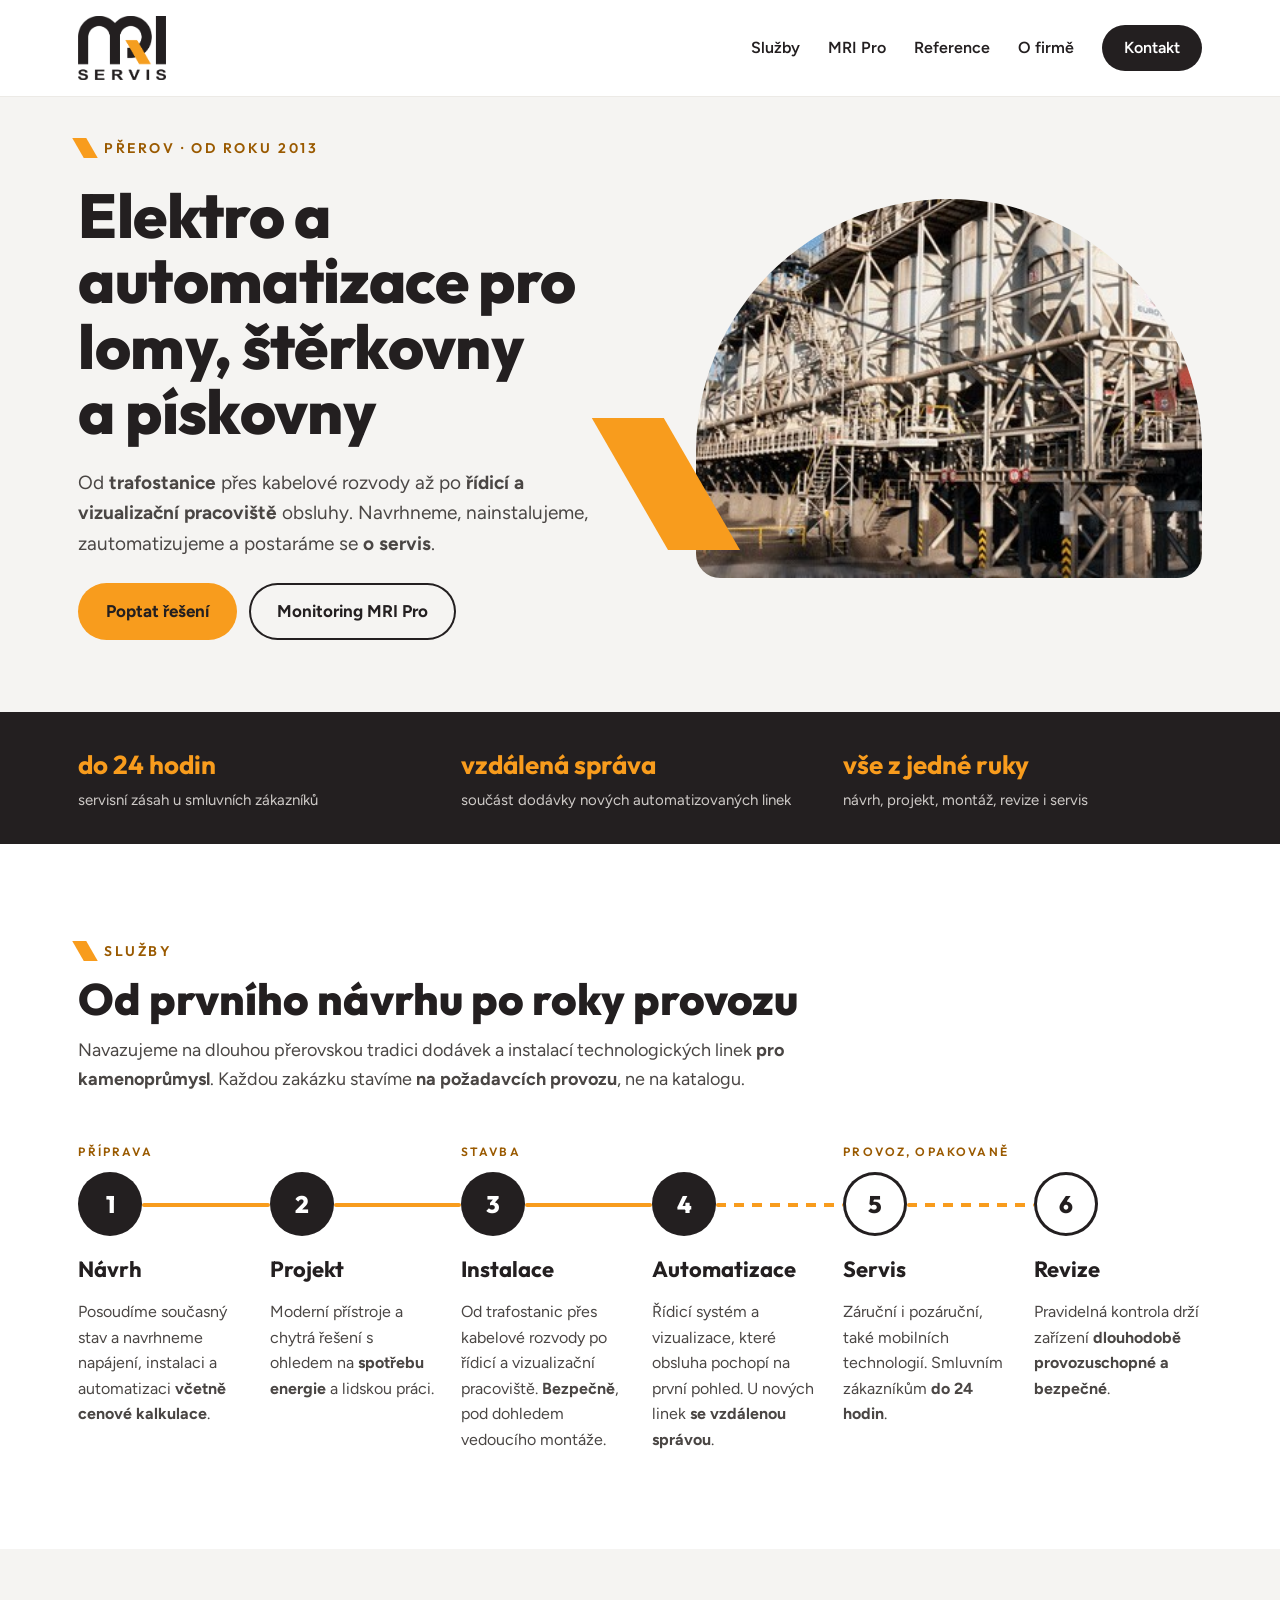
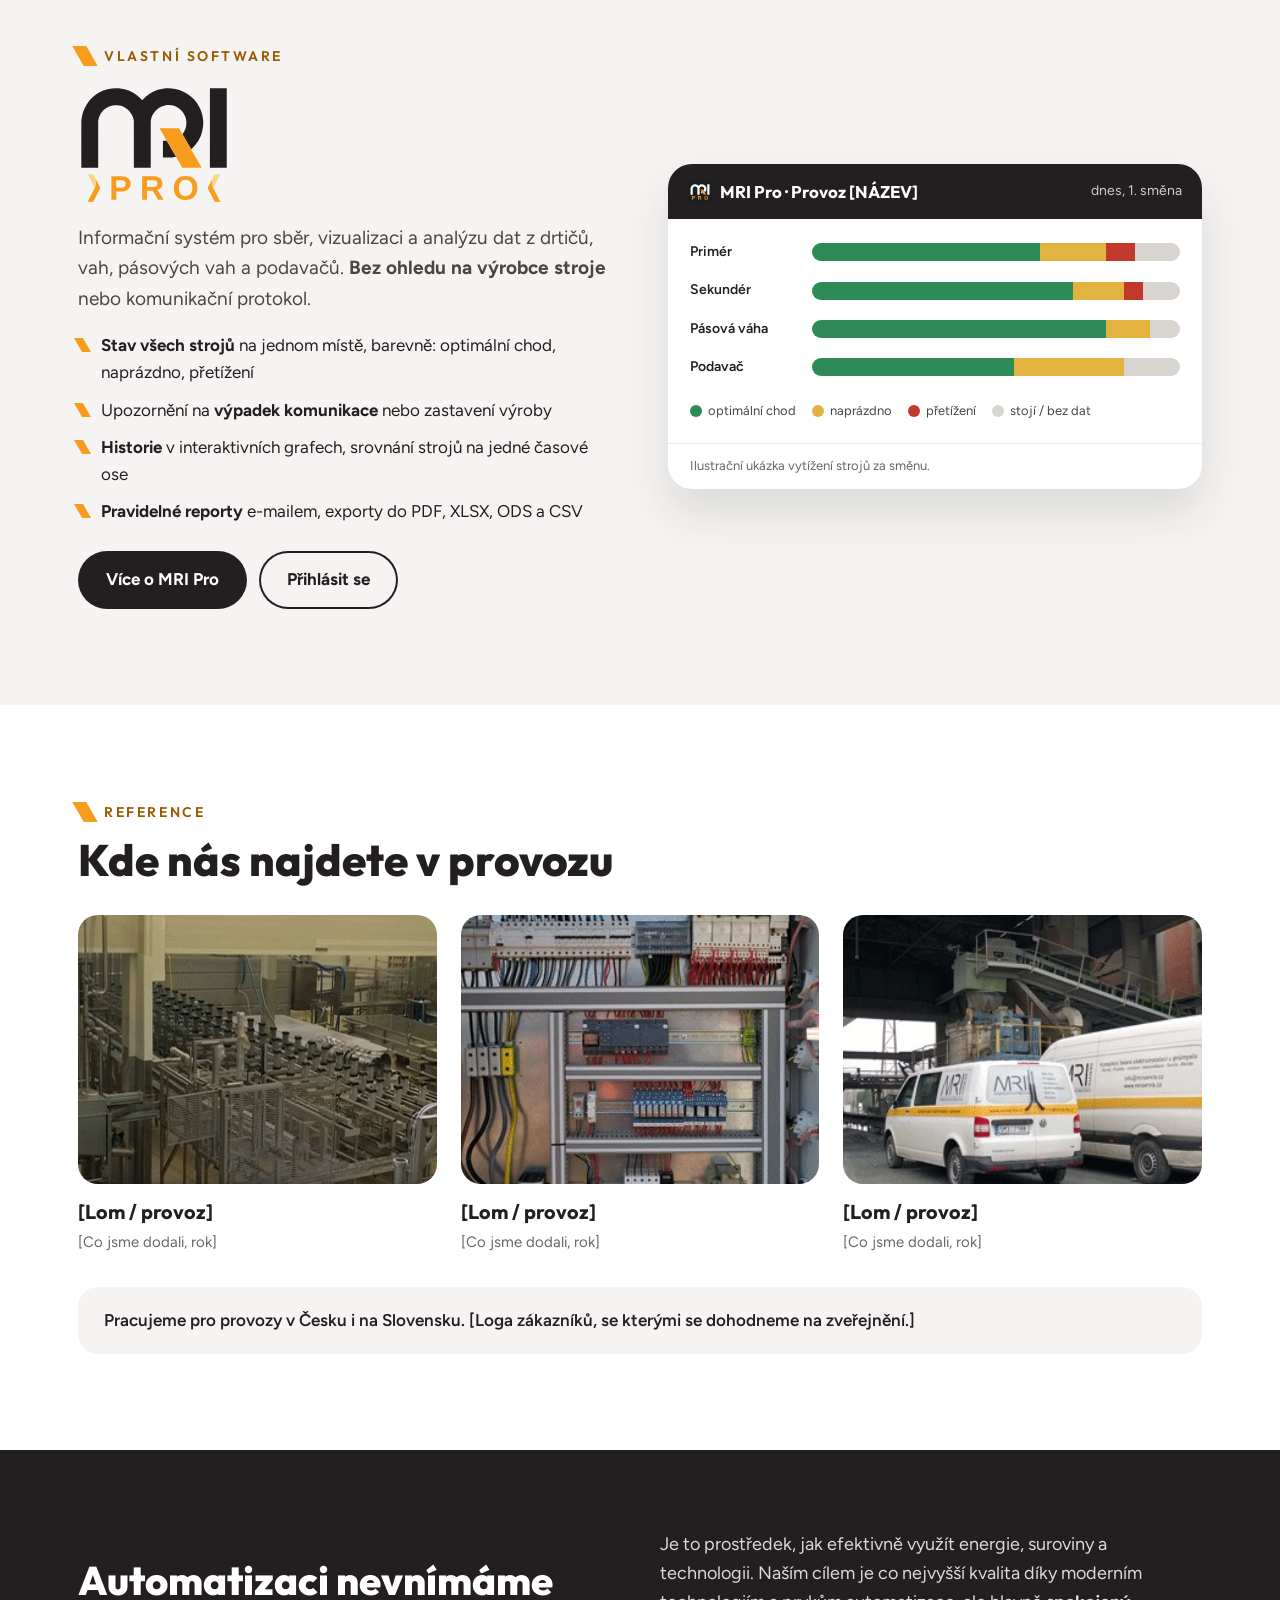
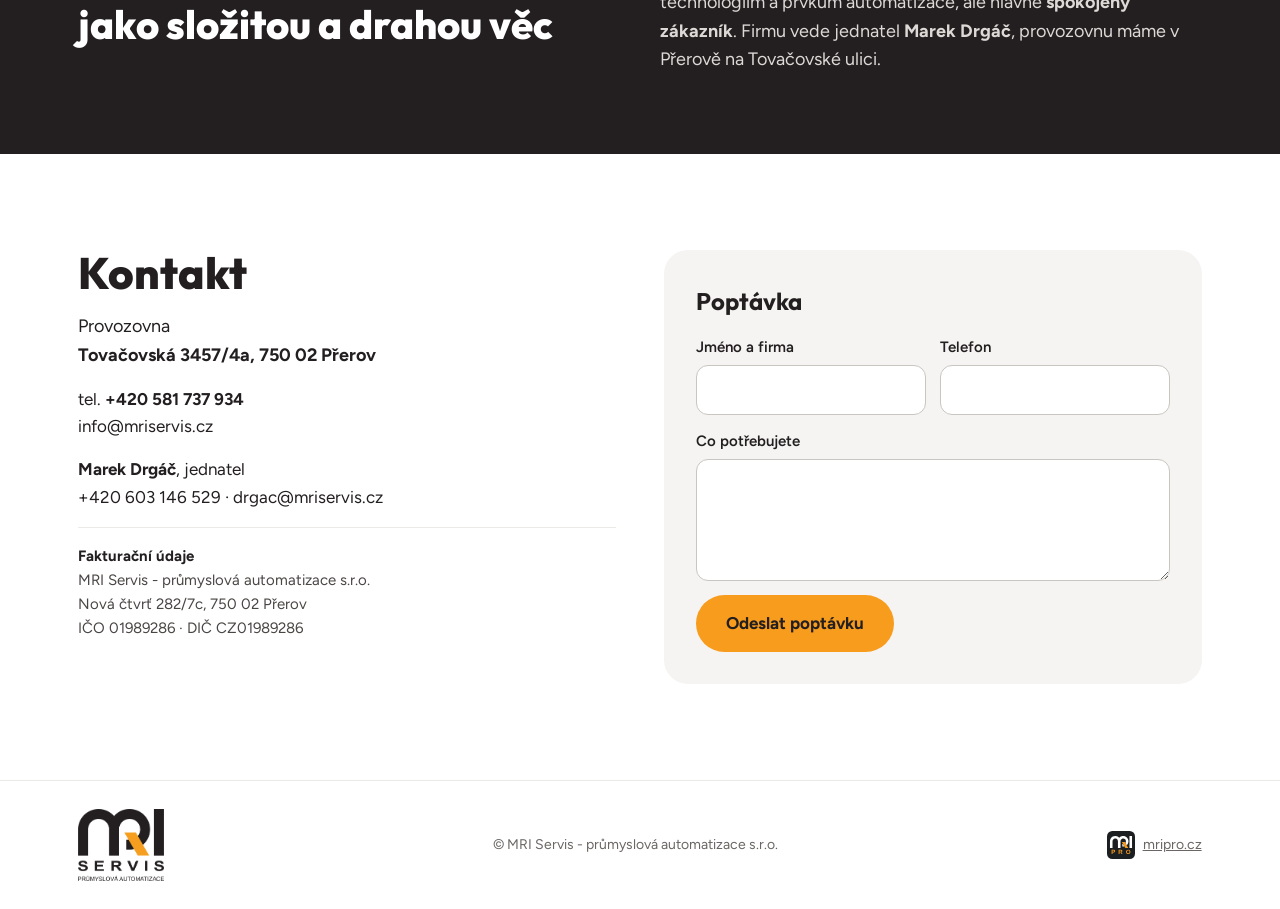
==== index.html @ d1109708 "Fakturační údaje přesunuté z patičky do sekce Kontakt Co-Authored-By: Claude Opus 5.5 <noreply@anthr" ====
<!doctype html>
<html lang="cs">
<head>
<meta charset="utf-8">
<meta name="viewport" content="width=device-width, initial-scale=1">
<title>MRI Servis | elektro a automatizace pro lomy, štěrkovny a pískovny</title>
<meta name="description" content="Návrhy, projekty, instalace, automatizace, servis a revize technologických linek pro kamenoprůmysl. Přerov. Monitoring provozu MRI Pro.">
<meta name="robots" content="noindex, nofollow">
<link rel="icon" type="image/png" href="assets/favicon.png">
<link rel="preconnect" href="https://fonts.googleapis.com">
<link rel="preconnect" href="https://fonts.gstatic.com" crossorigin>
<link rel="stylesheet" href="https://fonts.googleapis.com/css2?family=Outfit:wght@500;600;700;800&amp;family=Figtree:wght@400;500;600;700&amp;display=swap">
<style>
body{margin:0;background:#FFFFFF}
a{color:#231F20}a:hover{color:#9A5A00}
.tl{list-style:none;margin:0;padding:0;display:grid;grid-template-columns:repeat(6,minmax(0,1fr));gap:0 24px}
.tl li{position:relative;display:flex;flex-direction:column;gap:12px;min-width:0}
.tl .ph{font-family:Outfit,sans-serif;font-weight:600;font-size:12px;letter-spacing:0.18em;text-transform:uppercase;color:#9A5A00;height:18px;white-space:nowrap}
.tl .dot{position:relative;z-index:1;width:64px;height:64px;border-radius:50%;display:flex;align-items:center;justify-content:center;font-family:Outfit,sans-serif;font-weight:800;font-size:24px;background:#231F20;color:#FFFFFF;flex:none}
.tl .dot.o{background:#FFFFFF;color:#231F20;box-shadow:inset 0 0 0 3px #231F20}
.tl li::before{content:"";position:absolute;top:61px;left:64px;right:-24px;height:4px;border-radius:2px;background:#F89C1D}
.tl li.dash::before{background:repeating-linear-gradient(90deg,#F89C1D 0 10px,transparent 10px 18px)}
.tl li:last-child::before{display:none}
.tl h3{margin:4px 0 0;font-family:Outfit,sans-serif;font-weight:700;font-size:22px}
.tl p{margin:0;color:#4A4644;font-size:16px}
@media (max-width:960px){
.tl{grid-template-columns:minmax(0,1fr);gap:32px}
.tl li{padding-left:88px;min-height:64px;gap:6px}
.tl .dot{position:absolute;left:0;top:0}
.tl .ph{height:auto}
.tl li::before{top:68px;left:30px;right:auto;bottom:-28px;width:4px;height:auto}
.tl li.dash::before{background:repeating-linear-gradient(180deg,#F89C1D 0 10px,transparent 10px 18px)}
}
</style>
<style>html{scroll-behavior:smooth}*{box-sizing:border-box}img{max-width:100%}</style>
<style>
header{position:sticky;top:0;z-index:20}
[id]{scroll-margin-top:96px}
.menu-btn{display:none;align-items:center;justify-content:center;width:48px;height:48px;border:0;border-radius:999px;background:transparent;color:#231F20;cursor:pointer}
.menu-btn:focus-visible,header nav a:focus-visible{outline:3px solid #F89C1D;outline-offset:2px}
.menu-btn path{transition:transform .2s,opacity .2s;transform-box:view-box;transform-origin:12px 12px}
.menu-btn[aria-expanded="true"] .l1{transform:translateY(5px) rotate(45deg)}
.menu-btn[aria-expanded="true"] .l2{opacity:0}
.menu-btn[aria-expanded="true"] .l3{transform:translateY(-5px) rotate(-45deg)}
@media (max-width:760px){
.menu-btn{display:inline-flex}
header nav{display:none!important;width:100%;flex-direction:column;align-items:stretch!important;gap:0!important;padding:4px 0 12px}
header nav.open{display:flex!important}
header nav a{padding:14px 4px!important;border-top:1px solid #ECEAE6;font-size:17px}
header nav a:last-child{margin-top:12px;border-top:0;text-align:center;padding:14px 22px!important}
header > div{padding-top:10px!important;padding-bottom:10px!important}
header > div > a img{height:48px!important}
section > div{padding-top:28px!important;padding-bottom:40px!important;gap:28px!important}
[id]{scroll-margin-top:68px}
h1{font-size:34px!important}
h2{font-size:30px!important}
h2 img{height:96px!important}
.tl h3{font-size:20px}
}
@media (prefers-reduced-motion:reduce){.menu-btn path{transition:none}}
</style>
</head>
<body>
<div style="font-family: Figtree, 'Segoe UI', Arial, sans-serif; color: #231F20; background: #FFFFFF; font-size: 17px; line-height: 1.6">
<header style="background: #FFFFFF; border-bottom: 1px solid #ECEAE6">
<div style="max-width: 1200px; margin: 0 auto; padding: 16px max(16px, 3vw); display: flex; flex-wrap: wrap; align-items: center; justify-content: space-between; gap: 16px">
<a href="#top" style="display: flex; align-items: center; text-decoration: none"><img src="assets/mriservis-logo.png" alt="MRI Servis, průmyslová automatizace" style="display: block; height: 64px; width: auto"></a>
<button type="button" class="menu-btn" aria-controls="menu-hlavni" aria-expanded="false" aria-label="Otevřít menu"><svg viewBox="0 0 24 24" width="26" height="26" aria-hidden="true" fill="none" stroke="currentColor" stroke-width="2.4" stroke-linecap="round"><path class="l1" d="M4 7h16"/><path class="l2" d="M4 12h16"/><path class="l3" d="M4 17h16"/></svg></button>
<nav id="menu-hlavni" aria-label="Hlavní menu" style="display: flex; flex-wrap: wrap; align-items: center; gap: 8px 28px; font-weight: 600; font-size: 16px">
<a href="#sluzby" style="text-decoration: none">Služby</a>
<a href="mri-pro.html" style="text-decoration: none">MRI Pro</a>
<a href="#reference" style="text-decoration: none">Reference</a>
<a href="#firma" style="text-decoration: none">O firmě</a>
<a href="#kontakt" style="text-decoration: none; background: #231F20; color: #FFFFFF; padding: 10px 22px; border-radius: 999px">Kontakt</a>
</nav>
</div>
</header>

<section id="top" style="background: #F5F4F2">
<div style="max-width: 1200px; margin: 0 auto; padding: 40px max(16px, 3vw) 72px; display: grid; grid-template-columns: repeat(auto-fit, minmax(min(100%, 440px), 1fr)); gap: 56px; align-items: center">
<div style="display: flex; flex-direction: column; gap: 24px; min-width: 0">
<p style="margin: 0; display: flex; align-items: center; gap: 12px; font-family: Outfit, sans-serif; font-weight: 600; font-size: 14px; letter-spacing: 0.18em; text-transform: uppercase; color: #9A5A00"><span aria-hidden="true" style="width: 14px; height: 20px; background: #F89C1D; transform: skewX(30deg)"></span>Přerov · od roku 2013</p>
<h1 style="margin: 0; font-family: Outfit, sans-serif; font-weight: 800; font-size: clamp(38px, 5vw, 62px); line-height: 1.05; letter-spacing: -0.01em; text-wrap: balance">Elektro a automatizace pro lomy, štěrkovny a pískovny</h1>
<p style="margin: 0; font-size: 19px; color: #4A4644; max-width: 34em">Od <strong style="font-weight: 700; color: inherit">trafostanice</strong> přes kabelové rozvody až po <strong style="font-weight: 700; color: inherit">řídicí a vizualizační pracoviště</strong> obsluhy. Navrhneme, nainstalujeme, zautomatizujeme a postaráme se <strong style="font-weight: 700; color: inherit">o servis</strong>.</p>
<div style="display: flex; flex-wrap: wrap; gap: 12px">
<a href="#kontakt" style="text-decoration: none; background: #F89C1D; color: #231F20; font-weight: 700; padding: 15px 28px; border-radius: 999px">Poptat řešení</a>
<a href="mri-pro.html" style="text-decoration: none; box-shadow: inset 0 0 0 2px #231F20; font-weight: 700; padding: 15px 28px; border-radius: 999px">Monitoring MRI Pro</a>
</div>
</div>
<div style="position: relative; min-width: 0; padding-left: 28px">
<img src="assets/foto-linka-sila.jpg" alt="Technologická linka na úpravu kameniva se sily" style="display: block; width: 100%; aspect-ratio: 4 / 3; object-fit: cover; border-radius: 50% 50% 24px 24px / 66.7% 66.7% 24px 24px">
<div aria-hidden="true" style="position: absolute; left: 0; bottom: 28px; width: 72px; height: 132px; background: #F89C1D; transform: skewX(30deg); transform-origin: bottom left"></div>
</div>
</div>
</section>

<section style="background: #231F20; color: #FFFFFF">
<div style="max-width: 1200px; margin: 0 auto; padding: 32px max(16px, 3vw); display: grid; grid-template-columns: repeat(auto-fit, minmax(220px, 1fr)); gap: 24px">
<div style="display: flex; flex-direction: column; gap: 2px"><strong style="font-family: Outfit, sans-serif; font-weight: 700; font-size: 26px; color: #F89C1D">do 24 hodin</strong><span style="font-size: 15px; color: #CFCBC8">servisní zásah u smluvních zákazníků</span></div>
<div style="display: flex; flex-direction: column; gap: 2px"><strong style="font-family: Outfit, sans-serif; font-weight: 700; font-size: 26px; color: #F89C1D">vzdálená správa</strong><span style="font-size: 15px; color: #CFCBC8">součást dodávky nových automatizovaných linek</span></div>
<div style="display: flex; flex-direction: column; gap: 2px"><strong style="font-family: Outfit, sans-serif; font-weight: 700; font-size: 26px; color: #F89C1D">vše z jedné ruky</strong><span style="font-size: 15px; color: #CFCBC8">návrh, projekt, montáž, revize i servis</span></div>
</div>
</section>

<section id="sluzby">
<div style="max-width: 1200px; margin: 0 auto; padding: 96px max(16px, 3vw); display: flex; flex-direction: column; gap: 48px">
<div style="display: flex; flex-direction: column; gap: 14px; max-width: 760px">
<p style="margin: 0; display: flex; align-items: center; gap: 12px; font-family: Outfit, sans-serif; font-weight: 600; font-size: 14px; letter-spacing: 0.18em; text-transform: uppercase; color: #9A5A00"><span aria-hidden="true" style="width: 14px; height: 20px; background: #F89C1D; transform: skewX(30deg)"></span>Služby</p>
<h2 style="margin: 0; font-family: Outfit, sans-serif; font-weight: 800; font-size: 44px; line-height: 1.05">Od prvního návrhu po roky provozu</h2>
<p style="margin: 0; font-size: 18px; color: #4A4644">Navazujeme na dlouhou přerovskou tradici dodávek a instalací technologických linek <strong style="font-weight: 700; color: inherit">pro kamenoprůmysl</strong>. Každou zakázku stavíme <strong style="font-weight: 700; color: inherit">na požadavcích provozu</strong>, ne na katalogu.</p>
</div>
<ol class="tl">
<li><span class="ph">Příprava</span><span class="dot">1</span><h3>Návrh</h3><p>Posoudíme současný stav a navrhneme napájení, instalaci a automatizaci <strong style="font-weight: 700; color: inherit">včetně cenové kalkulace</strong>.</p></li>
<li><span class="ph"></span><span class="dot">2</span><h3>Projekt</h3><p>Moderní přístroje a chytrá řešení s ohledem na <strong style="font-weight: 700; color: inherit">spotřebu energie</strong> a lidskou práci.</p></li>
<li><span class="ph">Stavba</span><span class="dot">3</span><h3>Instalace</h3><p>Od trafostanic přes kabelové rozvody po řídicí a vizualizační pracoviště. <strong style="font-weight: 700; color: inherit">Bezpečně</strong>, pod dohledem vedoucího montáže.</p></li>
<li class="dash"><span class="ph"></span><span class="dot">4</span><h3>Automatizace</h3><p>Řídicí systém a vizualizace, které obsluha pochopí na první pohled. U nových linek <strong style="font-weight: 700; color: inherit">se vzdálenou správou</strong>.</p></li>
<li class="dash"><span class="ph">Provoz, opakovaně</span><span class="dot o">5</span><h3>Servis</h3><p>Záruční i pozáruční, také mobilních technologií. Smluvním zákazníkům <strong style="font-weight: 700; color: inherit">do 24 hodin</strong>.</p></li>
<li><span class="ph"></span><span class="dot o">6</span><h3>Revize</h3><p>Pravidelná kontrola drží zařízení <strong style="font-weight: 700; color: inherit">dlouhodobě provozuschopné a bezpečné</strong>.</p></li>
</ol>
</div>
</section>

<section id="mripro" style="background: #F5F4F2">
<div style="max-width: 1200px; margin: 0 auto; padding: 96px max(16px, 3vw); display: grid; grid-template-columns: repeat(auto-fit, minmax(min(100%, 460px), 1fr)); gap: 56px; align-items: center">
<div style="display: flex; flex-direction: column; gap: 18px; min-width: 0">
<p style="margin: 0; display: flex; align-items: center; gap: 12px; font-family: Outfit, sans-serif; font-weight: 600; font-size: 14px; letter-spacing: 0.18em; text-transform: uppercase; color: #9A5A00"><span aria-hidden="true" style="width: 14px; height: 20px; background: #F89C1D; transform: skewX(30deg)"></span>Vlastní software</p>
<h2 style="margin: 0; line-height: 1"><img src="assets/mripro-logo.svg" alt="MRI Pro" style="display: block; height: 120px; width: auto"></h2>
<p style="margin: 0; font-size: 19px; color: #4A4644">Informační systém pro sběr, vizualizaci a analýzu dat z drtičů, vah, pásových vah a podavačů. <strong style="font-weight: 700; color: inherit">Bez ohledu na výrobce stroje</strong> nebo komunikační protokol.</p>
<ul style="margin: 0; padding: 0; list-style: none; display: flex; flex-direction: column; gap: 10px">
<li style="display: flex; gap: 14px"><span aria-hidden="true" style="flex: none; width: 9px; height: 14px; margin-top: 6px; background: #F89C1D; transform: skewX(30deg)"></span><span><strong style="font-weight: 700; color: inherit">Stav všech strojů</strong> na jednom místě, barevně: optimální chod, naprázdno, přetížení</span></li>
<li style="display: flex; gap: 14px"><span aria-hidden="true" style="flex: none; width: 9px; height: 14px; margin-top: 6px; background: #F89C1D; transform: skewX(30deg)"></span><span>Upozornění na <strong style="font-weight: 700; color: inherit">výpadek komunikace</strong> nebo zastavení výroby</span></li>
<li style="display: flex; gap: 14px"><span aria-hidden="true" style="flex: none; width: 9px; height: 14px; margin-top: 6px; background: #F89C1D; transform: skewX(30deg)"></span><span><strong style="font-weight: 700; color: inherit">Historie</strong> v interaktivních grafech, srovnání strojů na jedné časové ose</span></li>
<li style="display: flex; gap: 14px"><span aria-hidden="true" style="flex: none; width: 9px; height: 14px; margin-top: 6px; background: #F89C1D; transform: skewX(30deg)"></span><span><strong style="font-weight: 700; color: inherit">Pravidelné reporty</strong> e-mailem, exporty do PDF, XLSX, ODS a CSV</span></li>
</ul>
<div style="display: flex; flex-wrap: wrap; gap: 12px; padding-top: 8px">
<a href="mri-pro.html" style="text-decoration: none; background: #231F20; color: #FFFFFF; font-weight: 700; padding: 15px 28px; border-radius: 999px">Více o MRI Pro</a>
<a href="https://mripro.cz" style="text-decoration: none; box-shadow: inset 0 0 0 2px #231F20; font-weight: 700; padding: 15px 28px; border-radius: 999px">Přihlásit se</a>
</div>
</div>
<figure style="margin: 0; background: #FFFFFF; border-radius: 24px; overflow: hidden; box-shadow: 0 24px 48px rgba(35,31,32,0.12); min-width: 0">
<div style="display: flex; align-items: center; justify-content: space-between; gap: 12px; padding: 14px 20px; background: #231F20; color: #FFFFFF; font-size: 14px"><strong style="display: flex; align-items: center; gap: 8px; font-family: Outfit, sans-serif; font-weight: 700; font-size: 17px"><img src="assets/mripro-ikona.svg" alt="" style="width: 24px; height: 24px">MRI Pro · Provoz [NÁZEV]</strong><span style="color: #CFCBC8">dnes, 1. směna</span></div>
<div style="padding: 22px; display: flex; flex-direction: column; gap: 16px; font-size: 14px">
<div style="display: grid; grid-template-columns: 110px minmax(0, 1fr); gap: 12px; align-items: center"><span style="font-weight: 600">Primér</span><span style="display: flex; height: 18px; border-radius: 999px; overflow: hidden"><span style="width: 62%; background: #2E8B57"></span><span style="width: 18%; background: #E3B341"></span><span style="width: 8%; background: #C0392B"></span><span style="width: 12%; background: #D8D5D0"></span></span></div>
<div style="display: grid; grid-template-columns: 110px minmax(0, 1fr); gap: 12px; align-items: center"><span style="font-weight: 600">Sekundér</span><span style="display: flex; height: 18px; border-radius: 999px; overflow: hidden"><span style="width: 71%; background: #2E8B57"></span><span style="width: 14%; background: #E3B341"></span><span style="width: 5%; background: #C0392B"></span><span style="width: 10%; background: #D8D5D0"></span></span></div>
<div style="display: grid; grid-template-columns: 110px minmax(0, 1fr); gap: 12px; align-items: center"><span style="font-weight: 600">Pásová váha</span><span style="display: flex; height: 18px; border-radius: 999px; overflow: hidden"><span style="width: 80%; background: #2E8B57"></span><span style="width: 12%; background: #E3B341"></span><span style="width: 8%; background: #D8D5D0"></span></span></div>
<div style="display: grid; grid-template-columns: 110px minmax(0, 1fr); gap: 12px; align-items: center"><span style="font-weight: 600">Podavač</span><span style="display: flex; height: 18px; border-radius: 999px; overflow: hidden"><span style="width: 55%; background: #2E8B57"></span><span style="width: 30%; background: #E3B341"></span><span style="width: 15%; background: #D8D5D0"></span></span></div>
<div style="display: flex; flex-wrap: wrap; gap: 16px; padding-top: 6px; color: #4A4644; font-size: 13px"><span style="display: flex; align-items: center; gap: 6px"><span style="width: 12px; height: 12px; border-radius: 50%; background: #2E8B57"></span>optimální chod</span><span style="display: flex; align-items: center; gap: 6px"><span style="width: 12px; height: 12px; border-radius: 50%; background: #E3B341"></span>naprázdno</span><span style="display: flex; align-items: center; gap: 6px"><span style="width: 12px; height: 12px; border-radius: 50%; background: #C0392B"></span>přetížení</span><span style="display: flex; align-items: center; gap: 6px"><span style="width: 12px; height: 12px; border-radius: 50%; background: #D8D5D0"></span>stojí / bez dat</span></div>
</div>
<figcaption style="padding: 12px 22px; border-top: 1px solid #ECEAE6; font-size: 13px; color: #6B6663">Ilustrační ukázka vytížení strojů za směnu.</figcaption>
</figure>
</div>
</section>

<section id="reference">
<div style="max-width: 1200px; margin: 0 auto; padding: 96px max(16px, 3vw); display: flex; flex-direction: column; gap: 32px">
<div style="display: flex; flex-direction: column; gap: 14px">
<p style="margin: 0; display: flex; align-items: center; gap: 12px; font-family: Outfit, sans-serif; font-weight: 600; font-size: 14px; letter-spacing: 0.18em; text-transform: uppercase; color: #9A5A00"><span aria-hidden="true" style="width: 14px; height: 20px; background: #F89C1D; transform: skewX(30deg)"></span>Reference</p>
<h2 style="margin: 0; font-family: Outfit, sans-serif; font-weight: 800; font-size: 44px; line-height: 1.05">Kde nás najdete v provozu</h2>
</div>
<div style="display: grid; grid-template-columns: repeat(auto-fit, minmax(min(100%, 260px), 1fr)); gap: 24px">
<figure style="margin: 0; display: flex; flex-direction: column; gap: 12px"><img src="assets/foto-technologie.jpg" alt="Kabelové trasy a technologie uvnitř provozu" style="width: 100%; aspect-ratio: 4 / 3; object-fit: cover; border-radius: 20px"><figcaption><strong style="font-family: Outfit, sans-serif; font-weight: 700; font-size: 20px; display: block">[Lom / provoz]</strong><span style="color: #6B6663; font-size: 15px">[Co jsme dodali, rok]</span></figcaption></figure>
<figure style="margin: 0; display: flex; flex-direction: column; gap: 12px"><img src="assets/foto-rozvadec.jpg" alt="Rozvaděč s řídicím systémem" style="width: 100%; aspect-ratio: 4 / 3; object-fit: cover; border-radius: 20px"><figcaption><strong style="font-family: Outfit, sans-serif; font-weight: 700; font-size: 20px; display: block">[Lom / provoz]</strong><span style="color: #6B6663; font-size: 15px">[Co jsme dodali, rok]</span></figcaption></figure>
<figure style="margin: 0; display: flex; flex-direction: column; gap: 12px"><img src="assets/foto-servisni-vozy.jpg" alt="Servisní vozy MRI Servis v provozu" style="width: 100%; aspect-ratio: 4 / 3; object-fit: cover; border-radius: 20px"><figcaption><strong style="font-family: Outfit, sans-serif; font-weight: 700; font-size: 20px; display: block">[Lom / provoz]</strong><span style="color: #6B6663; font-size: 15px">[Co jsme dodali, rok]</span></figcaption></figure>
</div>
<p style="margin: 0; padding: 20px 26px; background: #F5F4F2; border-radius: 20px; font-weight: 600">Pracujeme pro provozy v Česku i na Slovensku. [Loga zákazníků, se kterými se dohodneme na zveřejnění.]</p>
</div>
</section>

<section id="firma" style="background: #231F20; color: #FFFFFF">
<div style="max-width: 1200px; margin: 0 auto; padding: 80px max(16px, 3vw); display: grid; grid-template-columns: repeat(auto-fit, minmax(min(100%, 420px), 1fr)); gap: 40px; align-items: center">
<h2 style="margin: 0; font-family: Outfit, sans-serif; font-weight: 800; font-size: 40px; line-height: 1.1">Automatizaci nevnímáme jako složitou a drahou věc</h2>
<p style="margin: 0; font-size: 18px; color: #DDD9D6">Je to prostředek, jak efektivně využít energie, suroviny a technologii. Naším cílem je co nejvyšší kvalita díky moderním technologiím a prvkům automatizace, ale hlavně <strong style="font-weight: 700; color: inherit">spokojený zákazník</strong>. Firmu vede jednatel <strong style="font-weight: 700; color: inherit">Marek Drgáč</strong>, provozovnu máme v Přerově na Tovačovské ulici.</p>
</div>
</section>

<section id="kontakt">
<div style="max-width: 1200px; margin: 0 auto; padding: 96px max(16px, 3vw); display: grid; grid-template-columns: repeat(auto-fit, minmax(min(100%, 420px), 1fr)); gap: 48px">
<div style="display: flex; flex-direction: column; gap: 16px">
<h2 style="margin: 0; font-family: Outfit, sans-serif; font-weight: 800; font-size: 44px; line-height: 1.05">Kontakt</h2>
<p style="margin: 0; font-size: 18px">Provozovna<br><strong>Tovačovská 3457/4a, 750 02 Přerov</strong></p>
<p style="margin: 0">tel. <strong>+420 581 737 934</strong><br>info@mriservis.cz</p>
<p style="margin: 0"><strong>Marek Drgáč</strong>, jednatel<br>+420 603 146 529 · drgac@mriservis.cz</p>
<p style="margin: 0; padding-top: 16px; border-top: 1px solid #ECEAE6; font-size: 15px; color: #4A4644"><strong style="color: #231F20">Fakturační údaje</strong><br>MRI Servis - průmyslová automatizace s.r.o.<br>Nová čtvrť 282/7c, 750 02 Přerov<br>IČO 01989286 · DIČ CZ01989286</p>
</div>
<form style="display: flex; flex-direction: column; gap: 14px; background: #F5F4F2; padding: 32px; border-radius: 24px; min-width: 0">
<strong style="font-family: Outfit, sans-serif; font-weight: 700; font-size: 24px">Poptávka</strong>
<div style="display: grid; grid-template-columns: repeat(auto-fit, minmax(200px, 1fr)); gap: 14px">
<label for="a-jmeno" style="display: flex; flex-direction: column; gap: 6px; font-weight: 600; font-size: 15px">Jméno a firma<input id="a-jmeno" type="text" style="font: inherit; font-weight: 400; padding: 12px 14px; border: 1px solid #C9C5C0; border-radius: 12px; background: #FFFFFF"></label>
<label for="a-telefon" style="display: flex; flex-direction: column; gap: 6px; font-weight: 600; font-size: 15px">Telefon<input id="a-telefon" type="tel" style="font: inherit; font-weight: 400; padding: 12px 14px; border: 1px solid #C9C5C0; border-radius: 12px; background: #FFFFFF"></label>
</div>
<label for="a-zprava" style="display: flex; flex-direction: column; gap: 6px; font-weight: 600; font-size: 15px">Co potřebujete<textarea id="a-zprava" rows="4" style="font: inherit; font-weight: 400; padding: 12px 14px; border: 1px solid #C9C5C0; border-radius: 12px; background: #FFFFFF"></textarea></label>
<button type="button" style="align-self: flex-start; font: inherit; font-weight: 700; background: #F89C1D; color: #231F20; border: 0; padding: 15px 30px; border-radius: 999px; cursor: pointer">Odeslat poptávku</button>
</form>
</div>
</section>

<footer style="border-top: 1px solid #ECEAE6">
<div style="max-width: 1200px; margin: 0 auto; padding: 28px max(16px, 3vw); display: flex; flex-wrap: wrap; align-items: center; justify-content: space-between; gap: 16px; font-size: 14px; color: #6B6663">
<img src="assets/mriservis-logo-slogan.png" alt="MRI Servis, průmyslová automatizace" style="height: 72px; width: auto">
<span>© MRI Servis - průmyslová automatizace s.r.o.</span>
<a href="https://mripro.cz" style="display: flex; align-items: center; gap: 8px; color: #6B6663"><img src="assets/mripro-ikona.svg" alt="" style="width: 28px; height: 28px">mripro.cz</a>
</div>
</footer>
</div>
<script>
(function(){var b=document.querySelector('.menu-btn'),n=document.getElementById(b.getAttribute('aria-controls'));
function set(o){n.classList.toggle('open',o);b.setAttribute('aria-expanded',o);b.setAttribute('aria-label',o?'Zavřít menu':'Otevřít menu');}
b.addEventListener('click',function(){set(!n.classList.contains('open'));});
n.addEventListener('click',function(e){if(e.target.closest('a'))set(false);});
document.addEventListener('keydown',function(e){if(e.key==='Escape')set(false);});})();
</script>
</body>
</html>
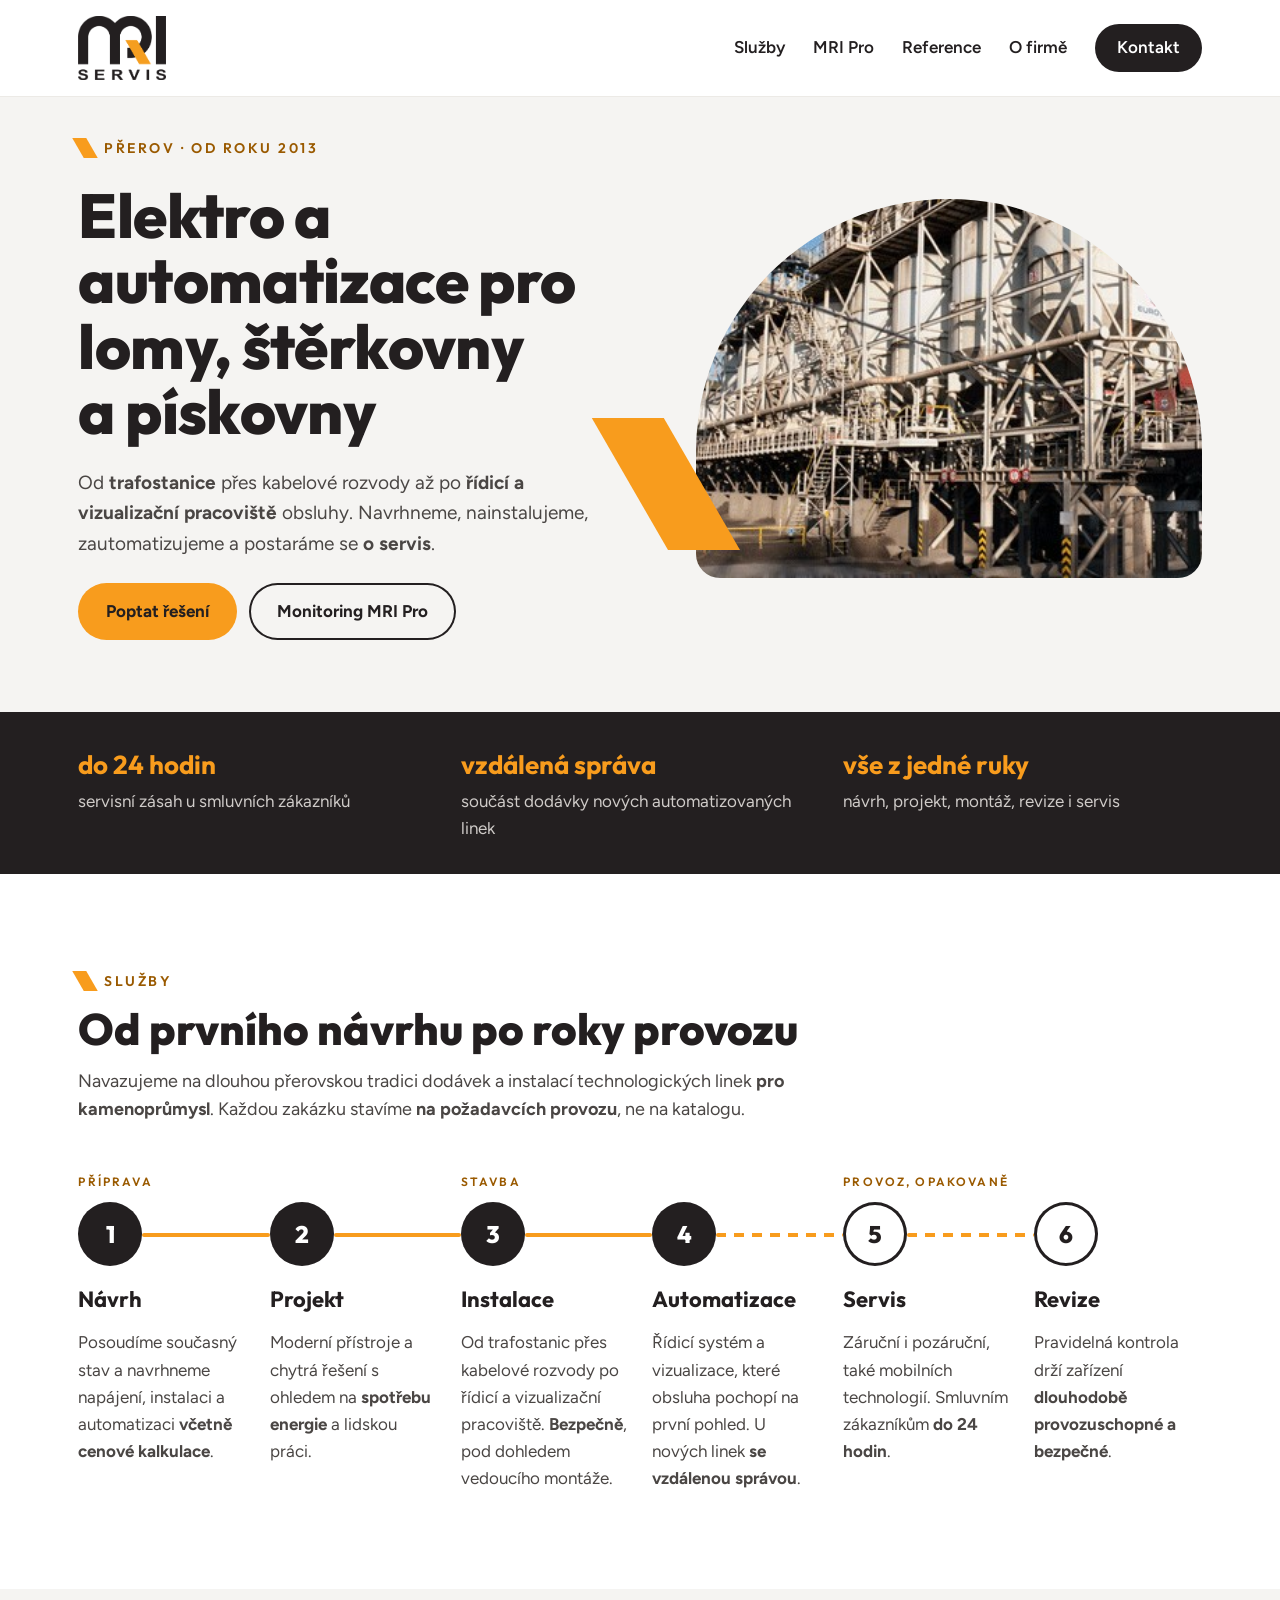
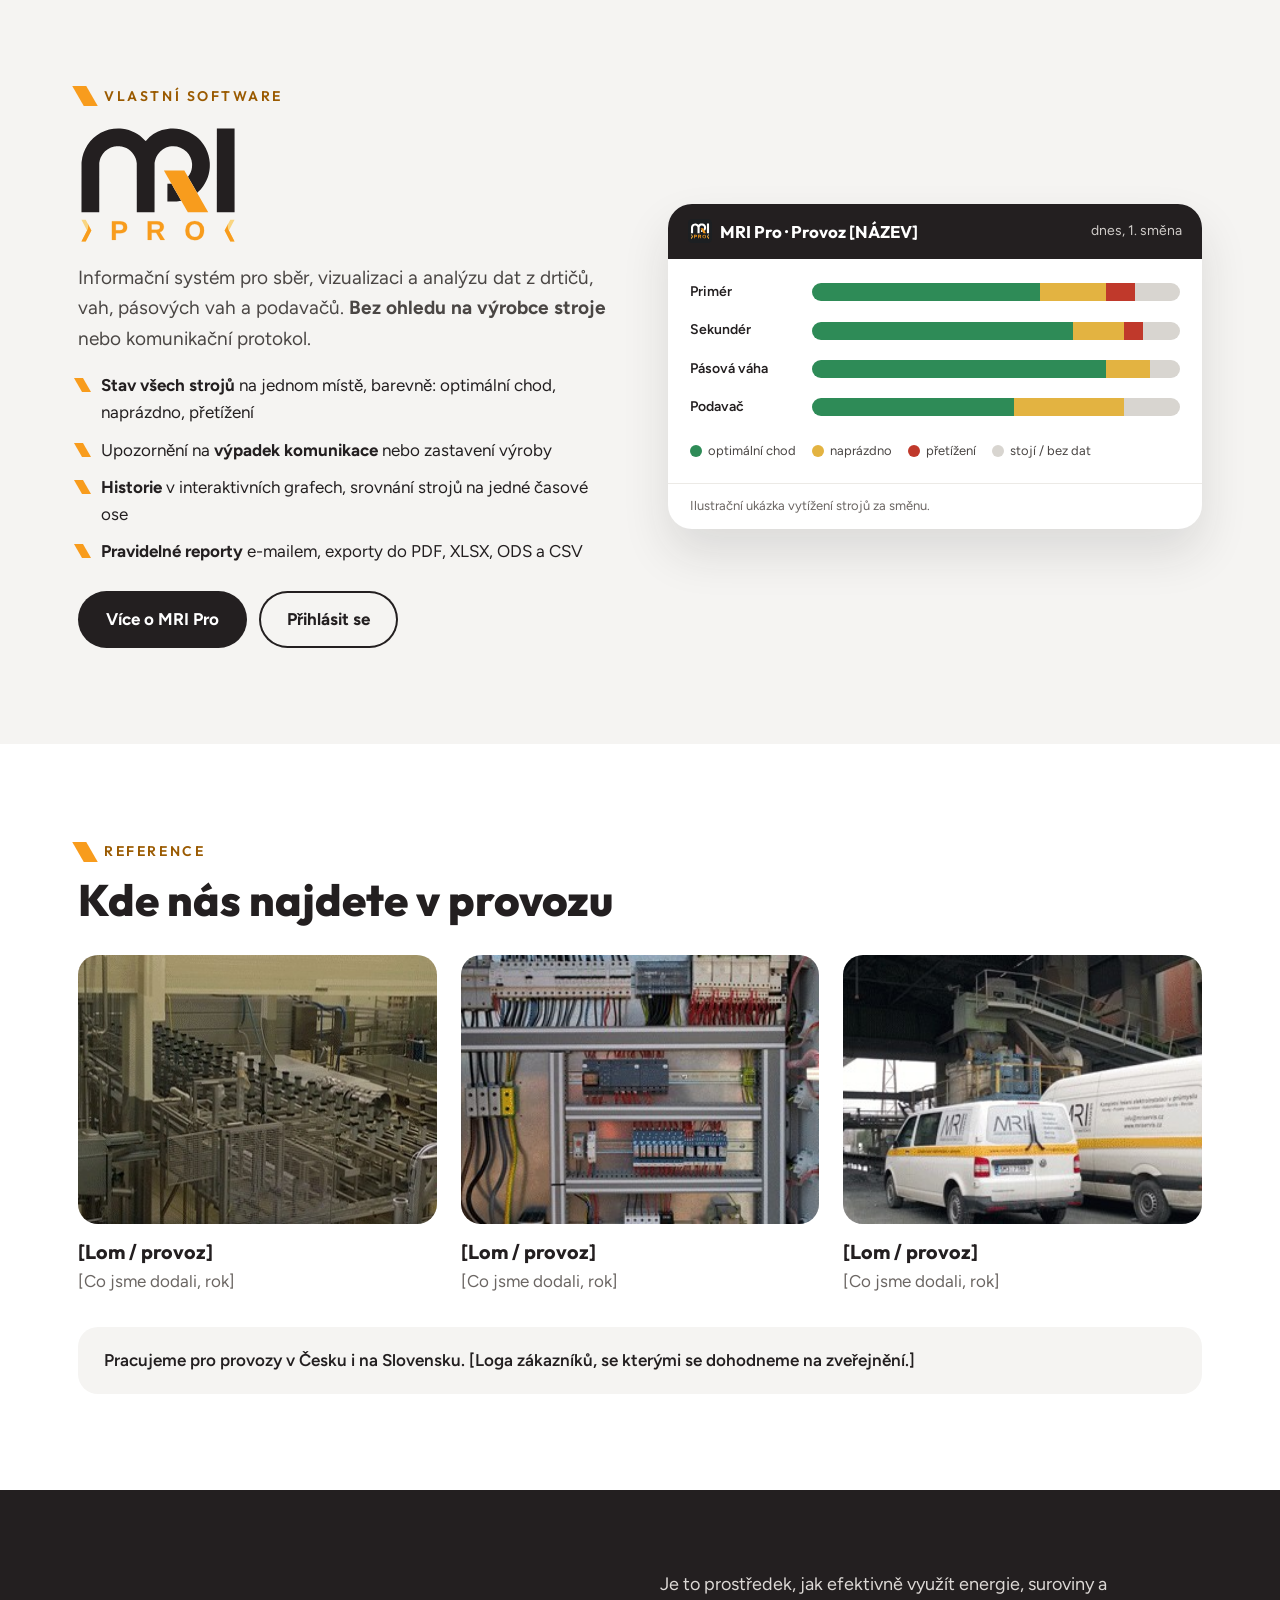
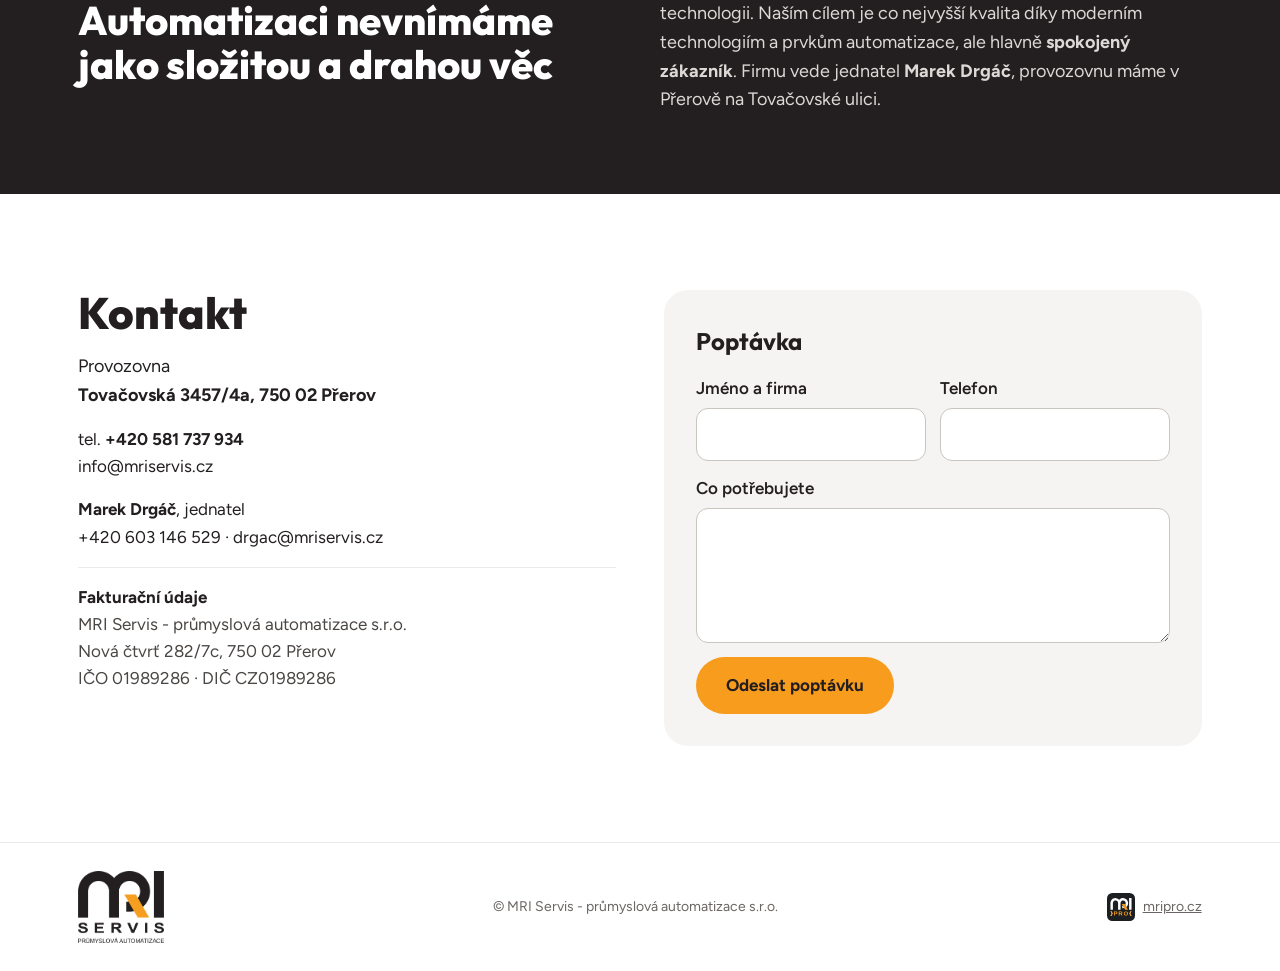
==== commit 46689490: "Texty 15 a 16 px zvětšené na 17 px Co-Authored-By: Claude Opus 5.5 <noreply@anthropic.com> Claude-Se" ====
--- a/index.html
+++ b/index.html
@@ -22,7 +22,7 @@
 .tl li.dash::before{background:repeating-linear-gradient(90deg,#F89C1D 0 10px,transparent 10px 18px)}
 .tl li:last-child::before{display:none}
 .tl h3{margin:4px 0 0;font-family:Outfit,sans-serif;font-weight:700;font-size:22px}
-.tl p{margin:0;color:#4A4644;font-size:16px}
+.tl p{margin:0;color:#4A4644;font-size:17px}
 @media (max-width:960px){
 .tl{grid-template-columns:minmax(0,1fr);gap:32px}
 .tl li{padding-left:88px;min-height:64px;gap:6px}
@@ -66,7 +66,7 @@
 <div style="max-width: 1200px; margin: 0 auto; padding: 16px max(16px, 3vw); display: flex; flex-wrap: wrap; align-items: center; justify-content: space-between; gap: 16px">
 <a href="#top" style="display: flex; align-items: center; text-decoration: none"><img src="assets/mriservis-logo.png" alt="MRI Servis, průmyslová automatizace" style="display: block; height: 64px; width: auto"></a>
 <button type="button" class="menu-btn" aria-controls="menu-hlavni" aria-expanded="false" aria-label="Otevřít menu"><svg viewBox="0 0 24 24" width="26" height="26" aria-hidden="true" fill="none" stroke="currentColor" stroke-width="2.4" stroke-linecap="round"><path class="l1" d="M4 7h16"/><path class="l2" d="M4 12h16"/><path class="l3" d="M4 17h16"/></svg></button>
-<nav id="menu-hlavni" aria-label="Hlavní menu" style="display: flex; flex-wrap: wrap; align-items: center; gap: 8px 28px; font-weight: 600; font-size: 16px">
+<nav id="menu-hlavni" aria-label="Hlavní menu" style="display: flex; flex-wrap: wrap; align-items: center; gap: 8px 28px; font-weight: 600; font-size: 17px">
 <a href="#sluzby" style="text-decoration: none">Služby</a>
 <a href="mri-pro.html" style="text-decoration: none">MRI Pro</a>
 <a href="#reference" style="text-decoration: none">Reference</a>
@@ -96,9 +96,9 @@
 
 <section style="background: #231F20; color: #FFFFFF">
 <div style="max-width: 1200px; margin: 0 auto; padding: 32px max(16px, 3vw); display: grid; grid-template-columns: repeat(auto-fit, minmax(220px, 1fr)); gap: 24px">
-<div style="display: flex; flex-direction: column; gap: 2px"><strong style="font-family: Outfit, sans-serif; font-weight: 700; font-size: 26px; color: #F89C1D">do 24 hodin</strong><span style="font-size: 15px; color: #CFCBC8">servisní zásah u smluvních zákazníků</span></div>
-<div style="display: flex; flex-direction: column; gap: 2px"><strong style="font-family: Outfit, sans-serif; font-weight: 700; font-size: 26px; color: #F89C1D">vzdálená správa</strong><span style="font-size: 15px; color: #CFCBC8">součást dodávky nových automatizovaných linek</span></div>
-<div style="display: flex; flex-direction: column; gap: 2px"><strong style="font-family: Outfit, sans-serif; font-weight: 700; font-size: 26px; color: #F89C1D">vše z jedné ruky</strong><span style="font-size: 15px; color: #CFCBC8">návrh, projekt, montáž, revize i servis</span></div>
+<div style="display: flex; flex-direction: column; gap: 2px"><strong style="font-family: Outfit, sans-serif; font-weight: 700; font-size: 26px; color: #F89C1D">do 24 hodin</strong><span style="font-size: 17px; color: #CFCBC8">servisní zásah u smluvních zákazníků</span></div>
+<div style="display: flex; flex-direction: column; gap: 2px"><strong style="font-family: Outfit, sans-serif; font-weight: 700; font-size: 26px; color: #F89C1D">vzdálená správa</strong><span style="font-size: 17px; color: #CFCBC8">součást dodávky nových automatizovaných linek</span></div>
+<div style="display: flex; flex-direction: column; gap: 2px"><strong style="font-family: Outfit, sans-serif; font-weight: 700; font-size: 26px; color: #F89C1D">vše z jedné ruky</strong><span style="font-size: 17px; color: #CFCBC8">návrh, projekt, montáž, revize i servis</span></div>
 </div>
 </section>
 
@@ -158,9 +158,9 @@
 <h2 style="margin: 0; font-family: Outfit, sans-serif; font-weight: 800; font-size: 44px; line-height: 1.05">Kde nás najdete v provozu</h2>
 </div>
 <div style="display: grid; grid-template-columns: repeat(auto-fit, minmax(min(100%, 260px), 1fr)); gap: 24px">
-<figure style="margin: 0; display: flex; flex-direction: column; gap: 12px"><img src="assets/foto-technologie.jpg" alt="Kabelové trasy a technologie uvnitř provozu" style="width: 100%; aspect-ratio: 4 / 3; object-fit: cover; border-radius: 20px"><figcaption><strong style="font-family: Outfit, sans-serif; font-weight: 700; font-size: 20px; display: block">[Lom / provoz]</strong><span style="color: #6B6663; font-size: 15px">[Co jsme dodali, rok]</span></figcaption></figure>
-<figure style="margin: 0; display: flex; flex-direction: column; gap: 12px"><img src="assets/foto-rozvadec.jpg" alt="Rozvaděč s řídicím systémem" style="width: 100%; aspect-ratio: 4 / 3; object-fit: cover; border-radius: 20px"><figcaption><strong style="font-family: Outfit, sans-serif; font-weight: 700; font-size: 20px; display: block">[Lom / provoz]</strong><span style="color: #6B6663; font-size: 15px">[Co jsme dodali, rok]</span></figcaption></figure>
-<figure style="margin: 0; display: flex; flex-direction: column; gap: 12px"><img src="assets/foto-servisni-vozy.jpg" alt="Servisní vozy MRI Servis v provozu" style="width: 100%; aspect-ratio: 4 / 3; object-fit: cover; border-radius: 20px"><figcaption><strong style="font-family: Outfit, sans-serif; font-weight: 700; font-size: 20px; display: block">[Lom / provoz]</strong><span style="color: #6B6663; font-size: 15px">[Co jsme dodali, rok]</span></figcaption></figure>
+<figure style="margin: 0; display: flex; flex-direction: column; gap: 12px"><img src="assets/foto-technologie.jpg" alt="Kabelové trasy a technologie uvnitř provozu" style="width: 100%; aspect-ratio: 4 / 3; object-fit: cover; border-radius: 20px"><figcaption><strong style="font-family: Outfit, sans-serif; font-weight: 700; font-size: 20px; display: block">[Lom / provoz]</strong><span style="color: #6B6663; font-size: 17px">[Co jsme dodali, rok]</span></figcaption></figure>
+<figure style="margin: 0; display: flex; flex-direction: column; gap: 12px"><img src="assets/foto-rozvadec.jpg" alt="Rozvaděč s řídicím systémem" style="width: 100%; aspect-ratio: 4 / 3; object-fit: cover; border-radius: 20px"><figcaption><strong style="font-family: Outfit, sans-serif; font-weight: 700; font-size: 20px; display: block">[Lom / provoz]</strong><span style="color: #6B6663; font-size: 17px">[Co jsme dodali, rok]</span></figcaption></figure>
+<figure style="margin: 0; display: flex; flex-direction: column; gap: 12px"><img src="assets/foto-servisni-vozy.jpg" alt="Servisní vozy MRI Servis v provozu" style="width: 100%; aspect-ratio: 4 / 3; object-fit: cover; border-radius: 20px"><figcaption><strong style="font-family: Outfit, sans-serif; font-weight: 700; font-size: 20px; display: block">[Lom / provoz]</strong><span style="color: #6B6663; font-size: 17px">[Co jsme dodali, rok]</span></figcaption></figure>
 </div>
 <p style="margin: 0; padding: 20px 26px; background: #F5F4F2; border-radius: 20px; font-weight: 600">Pracujeme pro provozy v Česku i na Slovensku. [Loga zákazníků, se kterými se dohodneme na zveřejnění.]</p>
 </div>
@@ -180,15 +180,15 @@
 <p style="margin: 0; font-size: 18px">Provozovna<br><strong>Tovačovská 3457/4a, 750 02 Přerov</strong></p>
 <p style="margin: 0">tel. <strong>+420 581 737 934</strong><br>info@mriservis.cz</p>
 <p style="margin: 0"><strong>Marek Drgáč</strong>, jednatel<br>+420 603 146 529 · drgac@mriservis.cz</p>
-<p style="margin: 0; padding-top: 16px; border-top: 1px solid #ECEAE6; font-size: 15px; color: #4A4644"><strong style="color: #231F20">Fakturační údaje</strong><br>MRI Servis - průmyslová automatizace s.r.o.<br>Nová čtvrť 282/7c, 750 02 Přerov<br>IČO 01989286 · DIČ CZ01989286</p>
+<p style="margin: 0; padding-top: 16px; border-top: 1px solid #ECEAE6; font-size: 17px; color: #4A4644"><strong style="color: #231F20">Fakturační údaje</strong><br>MRI Servis - průmyslová automatizace s.r.o.<br>Nová čtvrť 282/7c, 750 02 Přerov<br>IČO 01989286 · DIČ CZ01989286</p>
 </div>
 <form style="display: flex; flex-direction: column; gap: 14px; background: #F5F4F2; padding: 32px; border-radius: 24px; min-width: 0">
 <strong style="font-family: Outfit, sans-serif; font-weight: 700; font-size: 24px">Poptávka</strong>
 <div style="display: grid; grid-template-columns: repeat(auto-fit, minmax(200px, 1fr)); gap: 14px">
-<label for="a-jmeno" style="display: flex; flex-direction: column; gap: 6px; font-weight: 600; font-size: 15px">Jméno a firma<input id="a-jmeno" type="text" style="font: inherit; font-weight: 400; padding: 12px 14px; border: 1px solid #C9C5C0; border-radius: 12px; background: #FFFFFF"></label>
-<label for="a-telefon" style="display: flex; flex-direction: column; gap: 6px; font-weight: 600; font-size: 15px">Telefon<input id="a-telefon" type="tel" style="font: inherit; font-weight: 400; padding: 12px 14px; border: 1px solid #C9C5C0; border-radius: 12px; background: #FFFFFF"></label>
-</div>
-<label for="a-zprava" style="display: flex; flex-direction: column; gap: 6px; font-weight: 600; font-size: 15px">Co potřebujete<textarea id="a-zprava" rows="4" style="font: inherit; font-weight: 400; padding: 12px 14px; border: 1px solid #C9C5C0; border-radius: 12px; background: #FFFFFF"></textarea></label>
+<label for="a-jmeno" style="display: flex; flex-direction: column; gap: 6px; font-weight: 600; font-size: 17px">Jméno a firma<input id="a-jmeno" type="text" style="font: inherit; font-weight: 400; padding: 12px 14px; border: 1px solid #C9C5C0; border-radius: 12px; background: #FFFFFF"></label>
+<label for="a-telefon" style="display: flex; flex-direction: column; gap: 6px; font-weight: 600; font-size: 17px">Telefon<input id="a-telefon" type="tel" style="font: inherit; font-weight: 400; padding: 12px 14px; border: 1px solid #C9C5C0; border-radius: 12px; background: #FFFFFF"></label>
+</div>
+<label for="a-zprava" style="display: flex; flex-direction: column; gap: 6px; font-weight: 600; font-size: 17px">Co potřebujete<textarea id="a-zprava" rows="4" style="font: inherit; font-weight: 400; padding: 12px 14px; border: 1px solid #C9C5C0; border-radius: 12px; background: #FFFFFF"></textarea></label>
 <button type="button" style="align-self: flex-start; font: inherit; font-weight: 700; background: #F89C1D; color: #231F20; border: 0; padding: 15px 30px; border-radius: 999px; cursor: pointer">Odeslat poptávku</button>
 </form>
 </div>
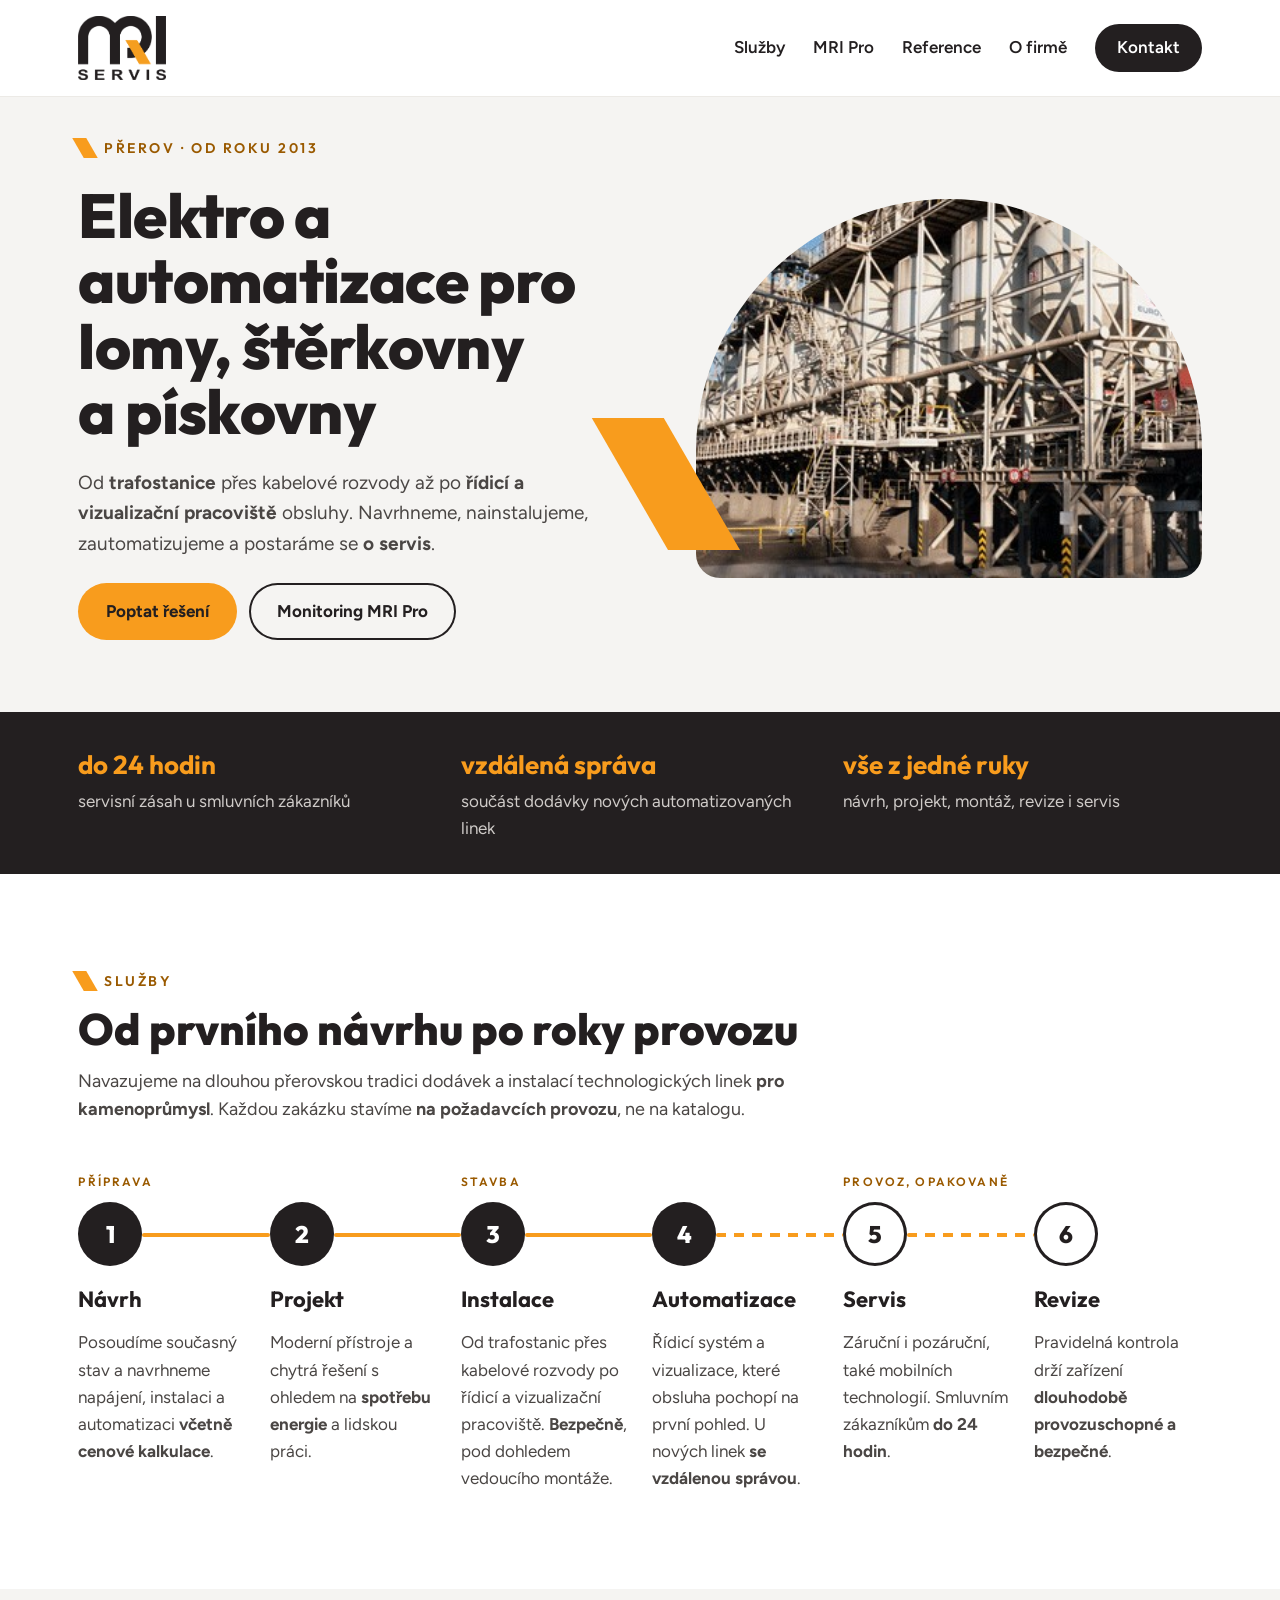
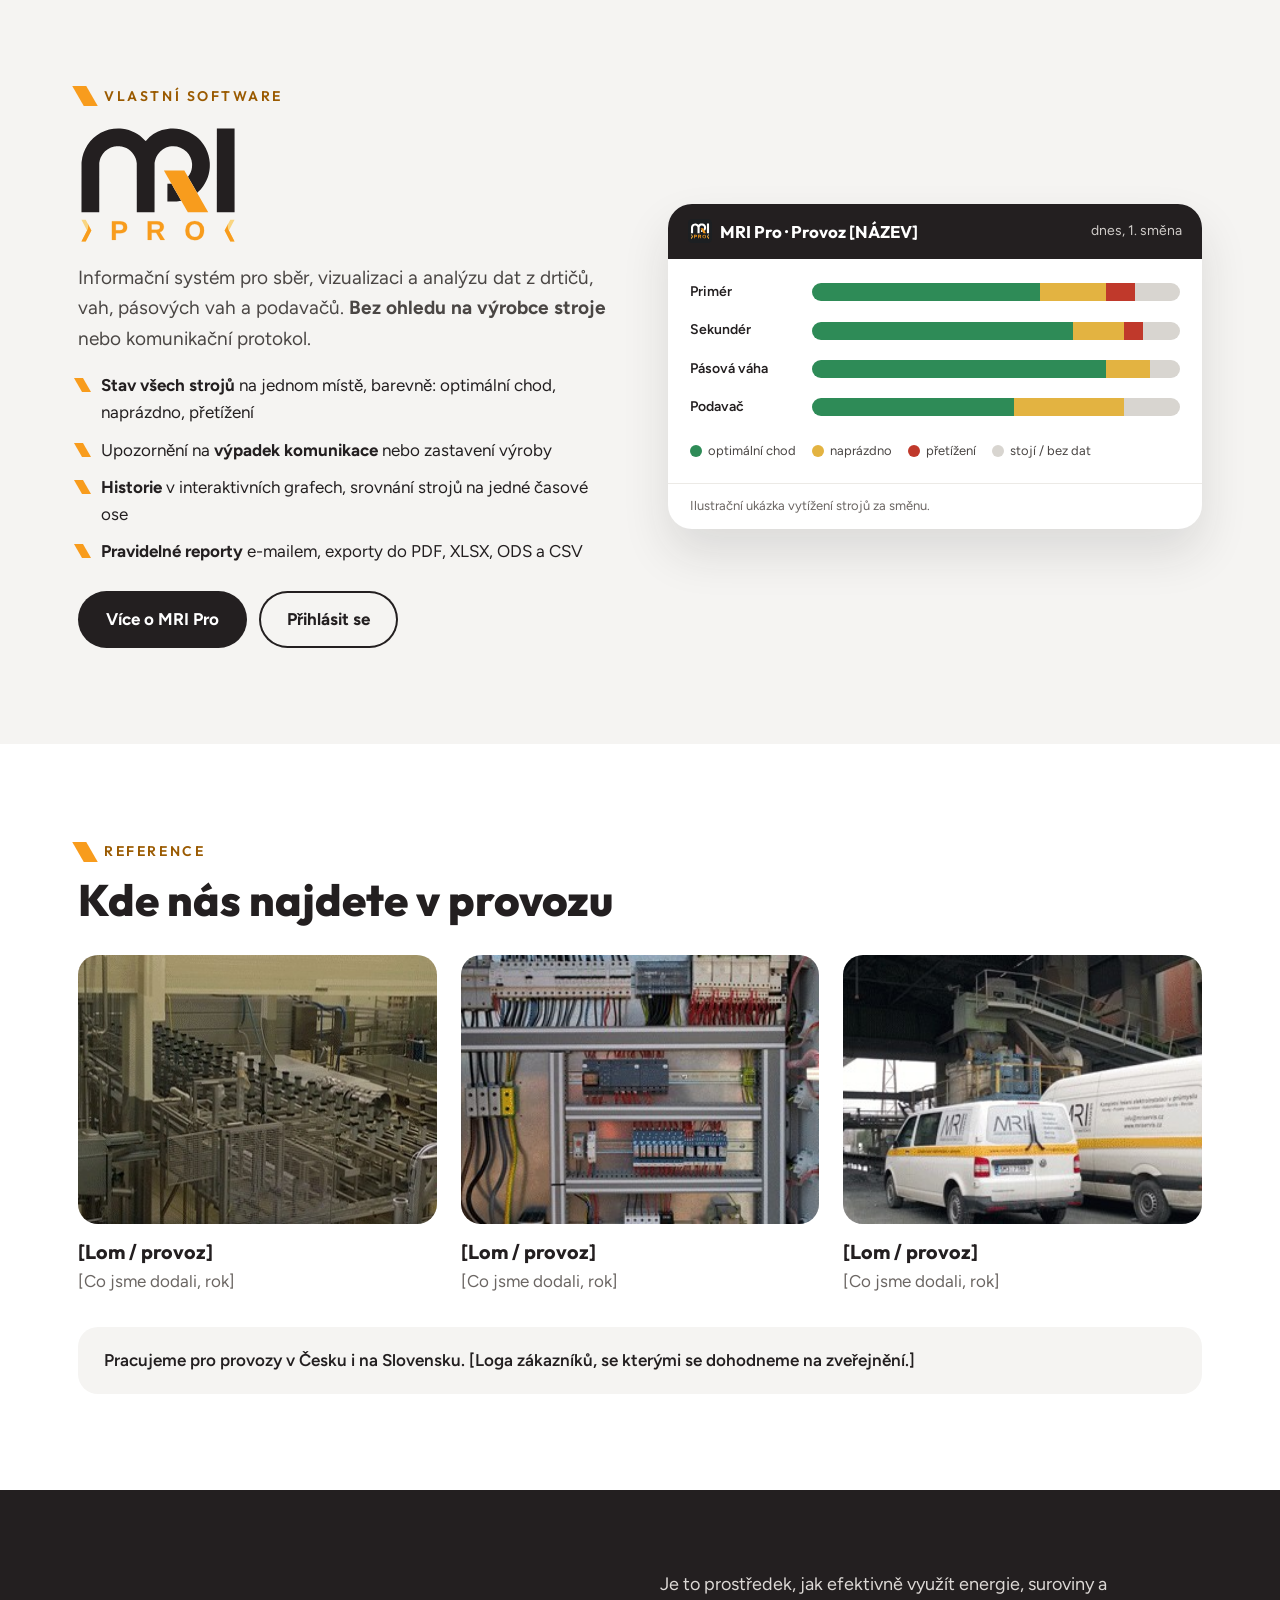
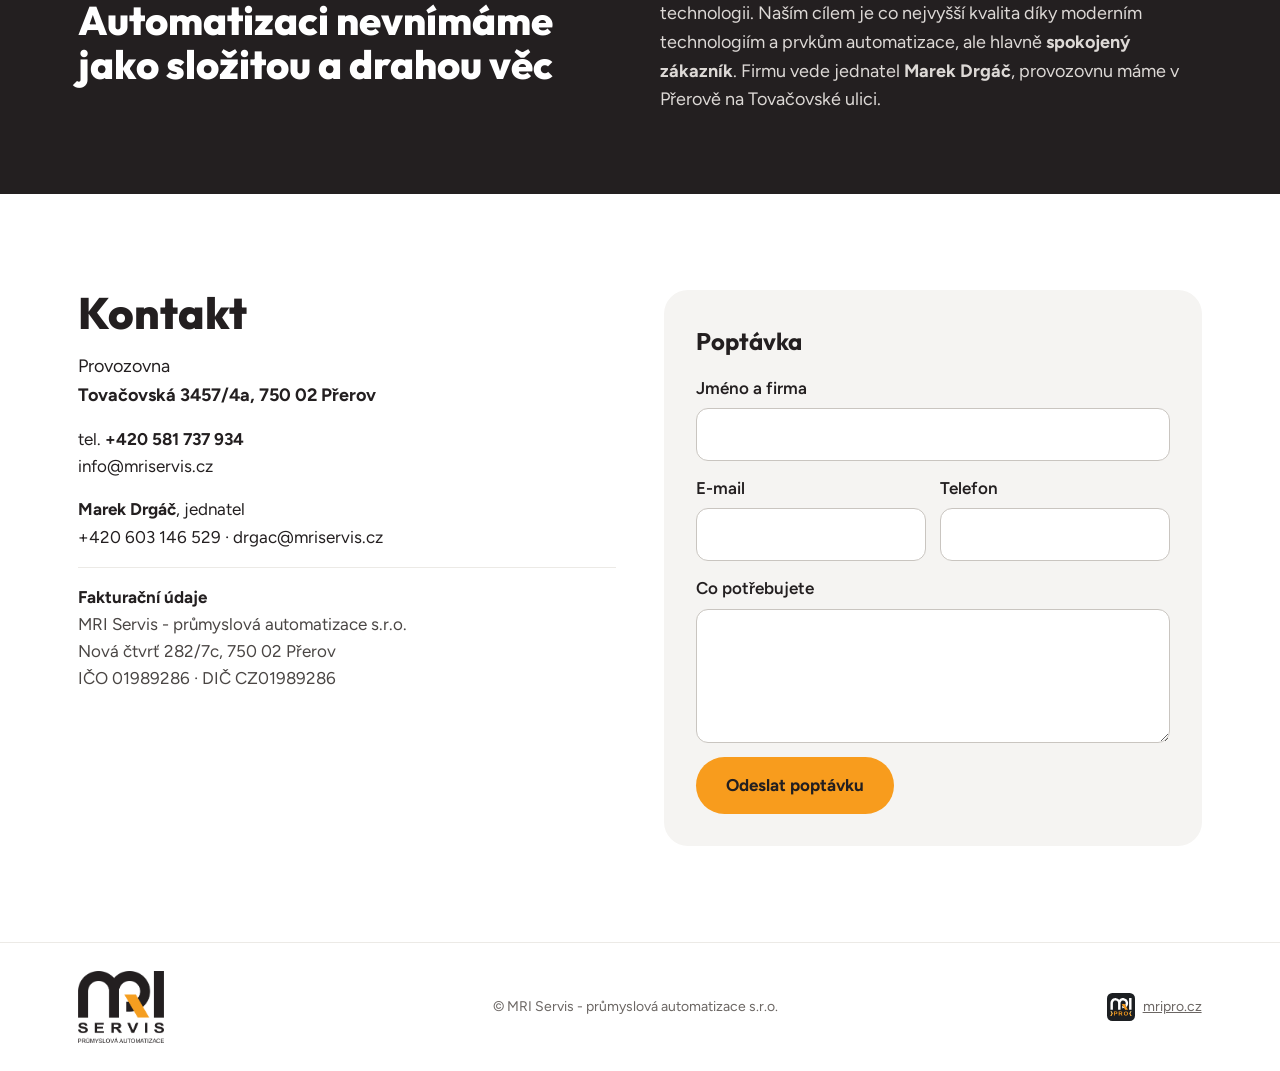
==== commit 11903484: "Poptávka: doplněné pole E-mail Co-Authored-By: Claude Opus 5.5 <noreply@anthropic.com> Claude-Sessio" ====
--- a/index.html
+++ b/index.html
@@ -185,8 +185,9 @@
 <form style="display: flex; flex-direction: column; gap: 14px; background: #F5F4F2; padding: 32px; border-radius: 24px; min-width: 0">
 <strong style="font-family: Outfit, sans-serif; font-weight: 700; font-size: 24px">Poptávka</strong>
 <div style="display: grid; grid-template-columns: repeat(auto-fit, minmax(200px, 1fr)); gap: 14px">
-<label for="a-jmeno" style="display: flex; flex-direction: column; gap: 6px; font-weight: 600; font-size: 17px">Jméno a firma<input id="a-jmeno" type="text" style="font: inherit; font-weight: 400; padding: 12px 14px; border: 1px solid #C9C5C0; border-radius: 12px; background: #FFFFFF"></label>
-<label for="a-telefon" style="display: flex; flex-direction: column; gap: 6px; font-weight: 600; font-size: 17px">Telefon<input id="a-telefon" type="tel" style="font: inherit; font-weight: 400; padding: 12px 14px; border: 1px solid #C9C5C0; border-radius: 12px; background: #FFFFFF"></label>
+<label for="a-jmeno" style="display: flex; flex-direction: column; gap: 6px; font-weight: 600; font-size: 17px; grid-column: 1 / -1">Jméno a firma<input id="a-jmeno" type="text" autocomplete="name" style="font: inherit; font-weight: 400; padding: 12px 14px; border: 1px solid #C9C5C0; border-radius: 12px; background: #FFFFFF"></label>
+<label for="a-email" style="display: flex; flex-direction: column; gap: 6px; font-weight: 600; font-size: 17px">E-mail<input id="a-email" type="email" autocomplete="email" inputmode="email" style="font: inherit; font-weight: 400; padding: 12px 14px; border: 1px solid #C9C5C0; border-radius: 12px; background: #FFFFFF"></label>
+<label for="a-telefon" style="display: flex; flex-direction: column; gap: 6px; font-weight: 600; font-size: 17px">Telefon<input id="a-telefon" type="tel" autocomplete="tel" style="font: inherit; font-weight: 400; padding: 12px 14px; border: 1px solid #C9C5C0; border-radius: 12px; background: #FFFFFF"></label>
 </div>
 <label for="a-zprava" style="display: flex; flex-direction: column; gap: 6px; font-weight: 600; font-size: 17px">Co potřebujete<textarea id="a-zprava" rows="4" style="font: inherit; font-weight: 400; padding: 12px 14px; border: 1px solid #C9C5C0; border-radius: 12px; background: #FFFFFF"></textarea></label>
 <button type="button" style="align-self: flex-start; font: inherit; font-weight: 700; background: #F89C1D; color: #231F20; border: 0; padding: 15px 30px; border-radius: 999px; cursor: pointer">Odeslat poptávku</button>
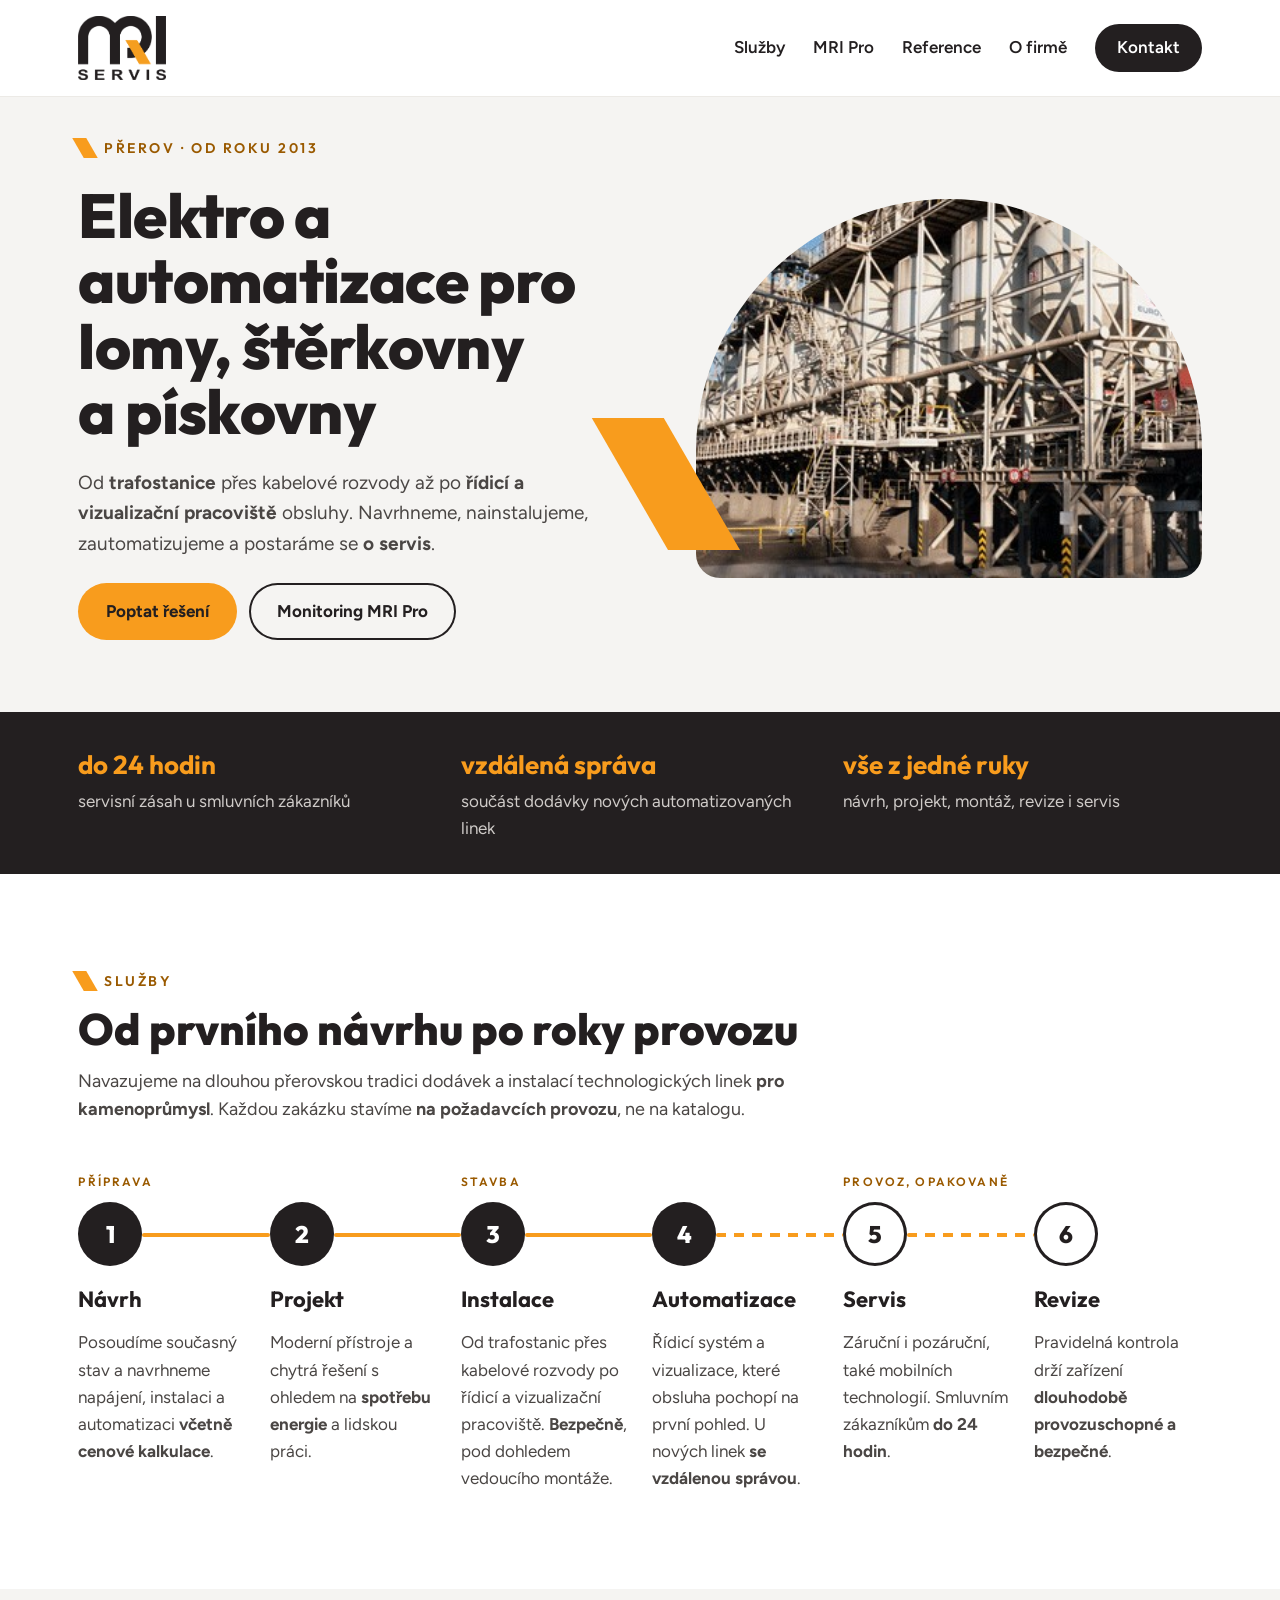
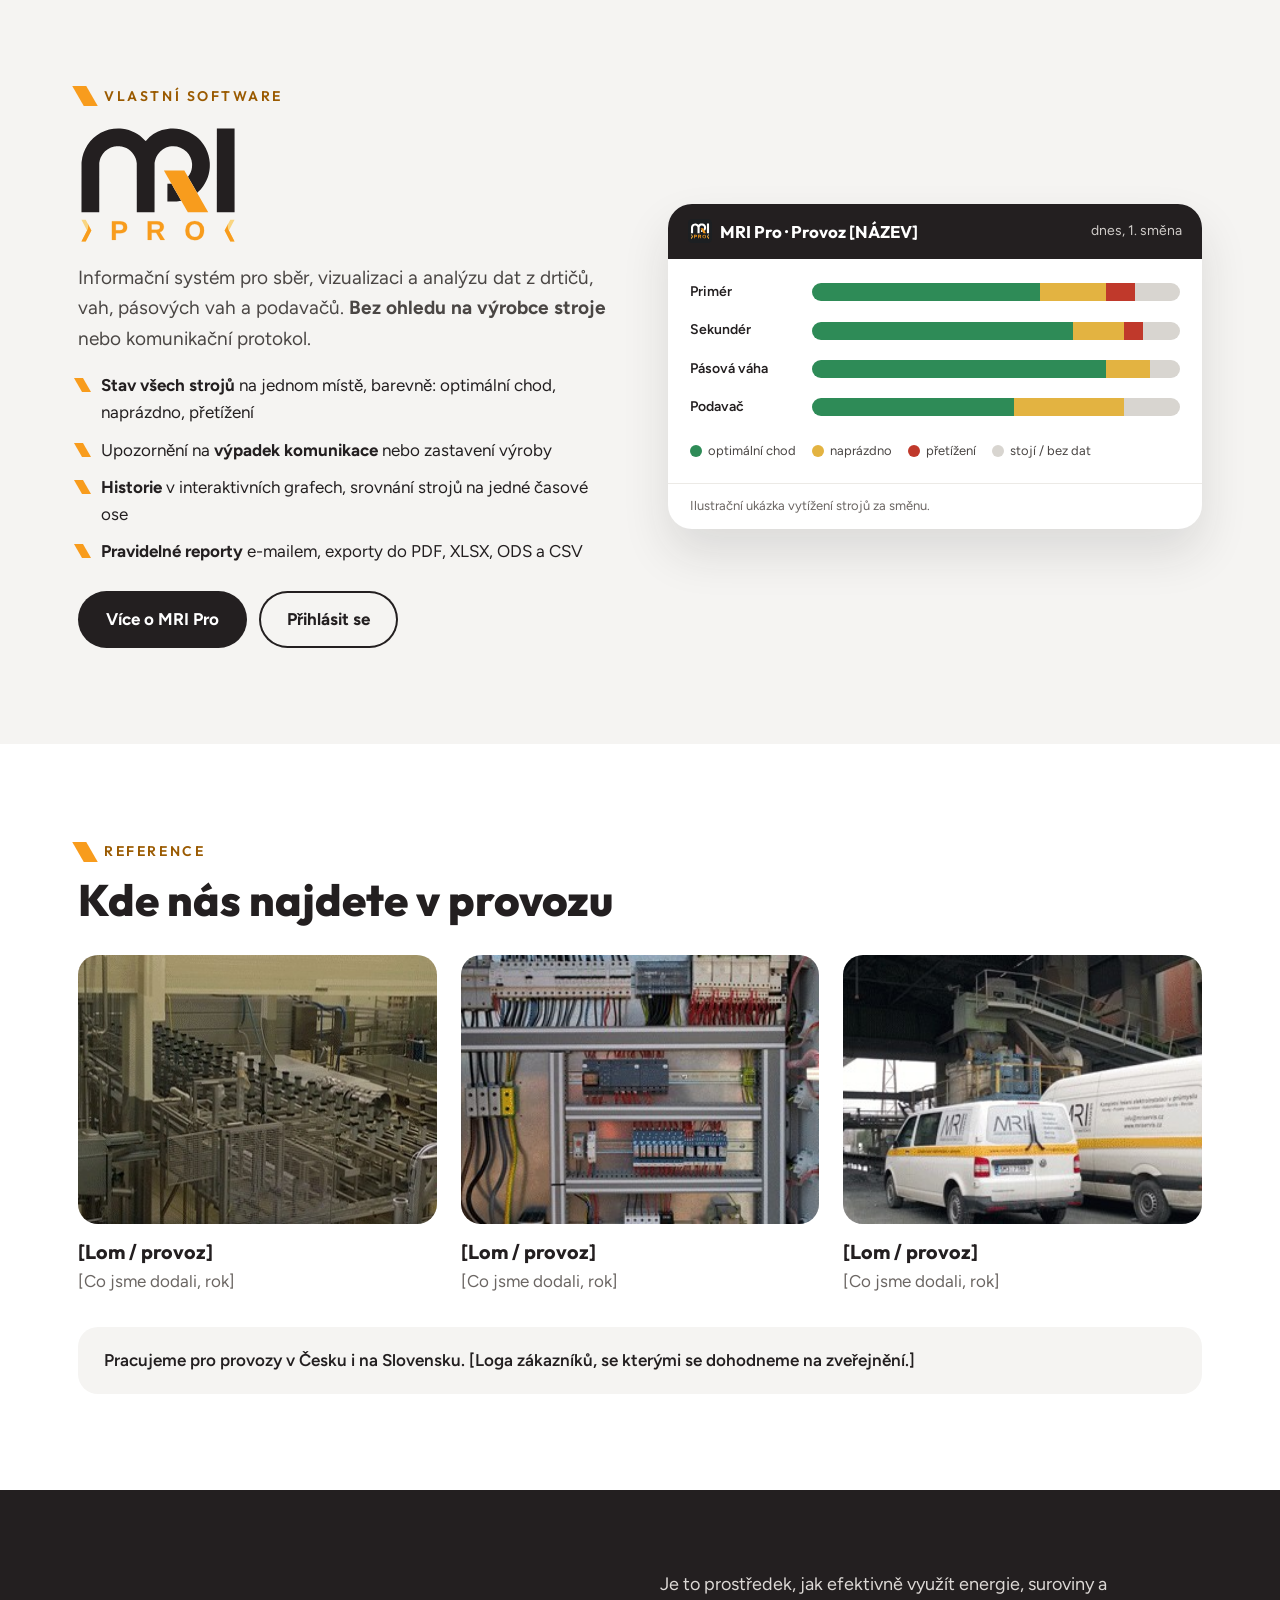
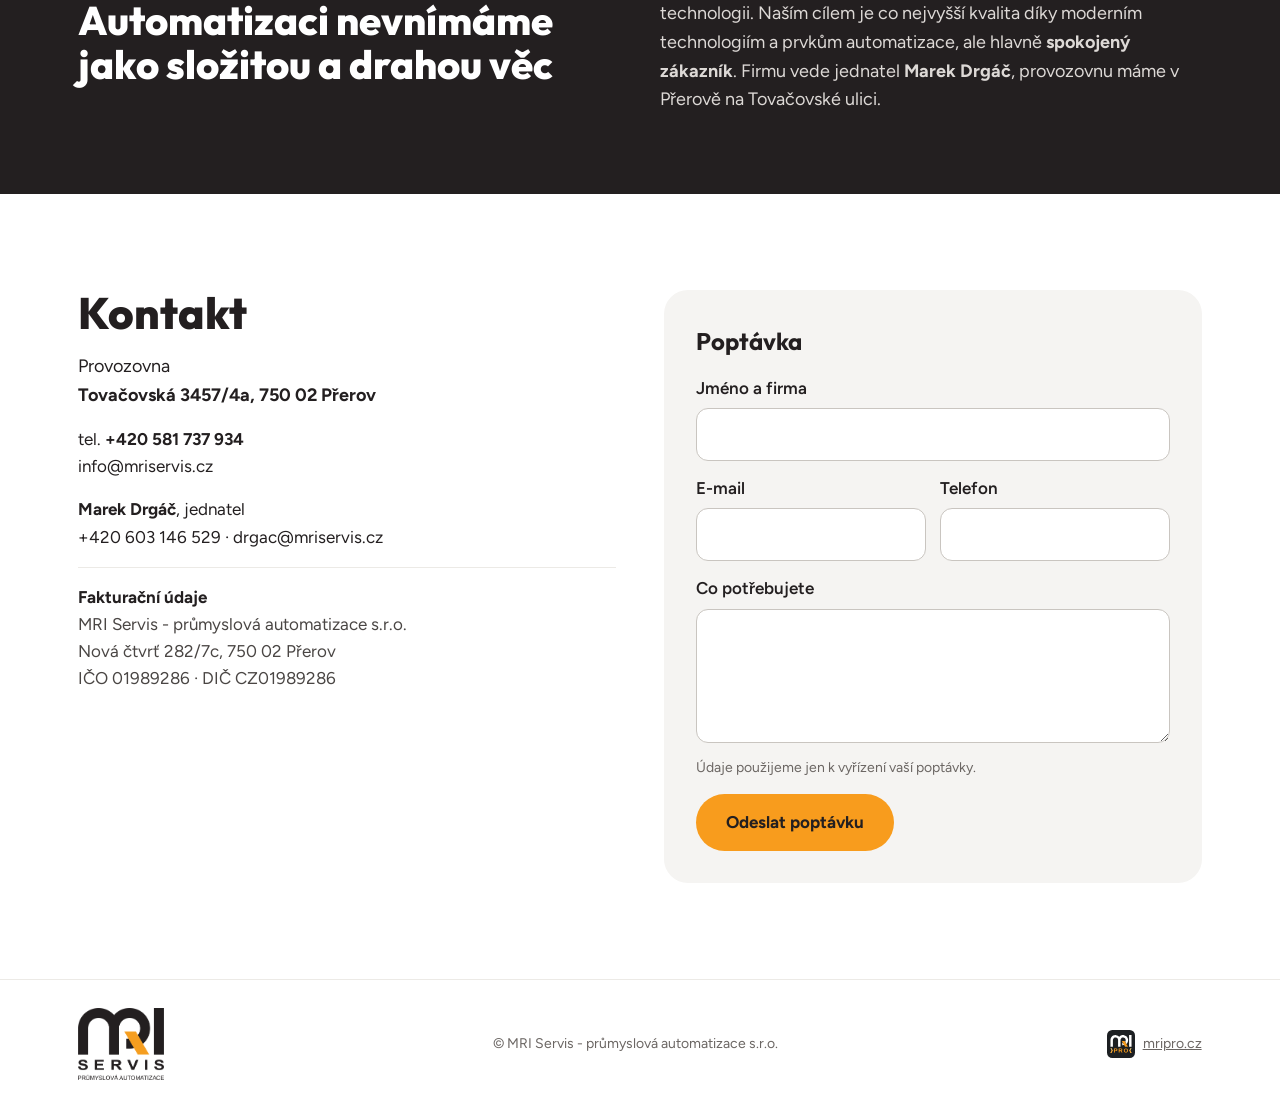
==== commit c1fa0fdd: "Poptávka se odesílá přes FormSubmit na info@mriservis.cz, přidána stránka Děkujeme Povinná pole jmén" ====
--- a/index.html
+++ b/index.html
@@ -182,15 +182,20 @@
 <p style="margin: 0"><strong>Marek Drgáč</strong>, jednatel<br>+420 603 146 529 · drgac@mriservis.cz</p>
 <p style="margin: 0; padding-top: 16px; border-top: 1px solid #ECEAE6; font-size: 17px; color: #4A4644"><strong style="color: #231F20">Fakturační údaje</strong><br>MRI Servis - průmyslová automatizace s.r.o.<br>Nová čtvrť 282/7c, 750 02 Přerov<br>IČO 01989286 · DIČ CZ01989286</p>
 </div>
-<form style="display: flex; flex-direction: column; gap: 14px; background: #F5F4F2; padding: 32px; border-radius: 24px; min-width: 0">
+<form action="https://formsubmit.co/info@mriservis.cz" method="POST" accept-charset="UTF-8" style="display: flex; flex-direction: column; gap: 14px; background: #F5F4F2; padding: 32px; border-radius: 24px; min-width: 0">
 <strong style="font-family: Outfit, sans-serif; font-weight: 700; font-size: 24px">Poptávka</strong>
+<input type="hidden" name="_subject" value="Poptávka z webu mriservis.cz">
+<input type="hidden" name="_template" value="table">
+<input type="hidden" name="_next" value="https://ondrej-kratochvil.github.io/mriservis-web/dekujeme.html">
+<input type="text" name="_honey" tabindex="-1" autocomplete="off" aria-hidden="true" style="display: none">
 <div style="display: grid; grid-template-columns: repeat(auto-fit, minmax(200px, 1fr)); gap: 14px">
-<label for="a-jmeno" style="display: flex; flex-direction: column; gap: 6px; font-weight: 600; font-size: 17px; grid-column: 1 / -1">Jméno a firma<input id="a-jmeno" type="text" autocomplete="name" style="font: inherit; font-weight: 400; padding: 12px 14px; border: 1px solid #C9C5C0; border-radius: 12px; background: #FFFFFF"></label>
-<label for="a-email" style="display: flex; flex-direction: column; gap: 6px; font-weight: 600; font-size: 17px">E-mail<input id="a-email" type="email" autocomplete="email" inputmode="email" style="font: inherit; font-weight: 400; padding: 12px 14px; border: 1px solid #C9C5C0; border-radius: 12px; background: #FFFFFF"></label>
-<label for="a-telefon" style="display: flex; flex-direction: column; gap: 6px; font-weight: 600; font-size: 17px">Telefon<input id="a-telefon" type="tel" autocomplete="tel" style="font: inherit; font-weight: 400; padding: 12px 14px; border: 1px solid #C9C5C0; border-radius: 12px; background: #FFFFFF"></label>
-</div>
-<label for="a-zprava" style="display: flex; flex-direction: column; gap: 6px; font-weight: 600; font-size: 17px">Co potřebujete<textarea id="a-zprava" rows="4" style="font: inherit; font-weight: 400; padding: 12px 14px; border: 1px solid #C9C5C0; border-radius: 12px; background: #FFFFFF"></textarea></label>
-<button type="button" style="align-self: flex-start; font: inherit; font-weight: 700; background: #F89C1D; color: #231F20; border: 0; padding: 15px 30px; border-radius: 999px; cursor: pointer">Odeslat poptávku</button>
+<label for="a-jmeno" style="display: flex; flex-direction: column; gap: 6px; font-weight: 600; font-size: 17px; grid-column: 1 / -1">Jméno a firma<input id="a-jmeno" name="jmeno" required type="text" autocomplete="name" style="font: inherit; font-weight: 400; padding: 12px 14px; border: 1px solid #C9C5C0; border-radius: 12px; background: #FFFFFF"></label>
+<label for="a-email" style="display: flex; flex-direction: column; gap: 6px; font-weight: 600; font-size: 17px">E-mail<input id="a-email" name="email" required type="email" autocomplete="email" inputmode="email" style="font: inherit; font-weight: 400; padding: 12px 14px; border: 1px solid #C9C5C0; border-radius: 12px; background: #FFFFFF"></label>
+<label for="a-telefon" style="display: flex; flex-direction: column; gap: 6px; font-weight: 600; font-size: 17px">Telefon<input id="a-telefon" name="telefon" type="tel" autocomplete="tel" style="font: inherit; font-weight: 400; padding: 12px 14px; border: 1px solid #C9C5C0; border-radius: 12px; background: #FFFFFF"></label>
+</div>
+<label for="a-zprava" style="display: flex; flex-direction: column; gap: 6px; font-weight: 600; font-size: 17px">Co potřebujete<textarea id="a-zprava" name="zprava" required rows="4" style="font: inherit; font-weight: 400; padding: 12px 14px; border: 1px solid #C9C5C0; border-radius: 12px; background: #FFFFFF"></textarea></label>
+<p style="margin: 0; font-size: 14px; color: #6B6663">Údaje použijeme jen k vyřízení vaší poptávky.</p>
+<button type="submit" style="align-self: flex-start; font: inherit; font-weight: 700; background: #F89C1D; color: #231F20; border: 0; padding: 15px 30px; border-radius: 999px; cursor: pointer">Odeslat poptávku</button>
 </form>
 </div>
 </section>
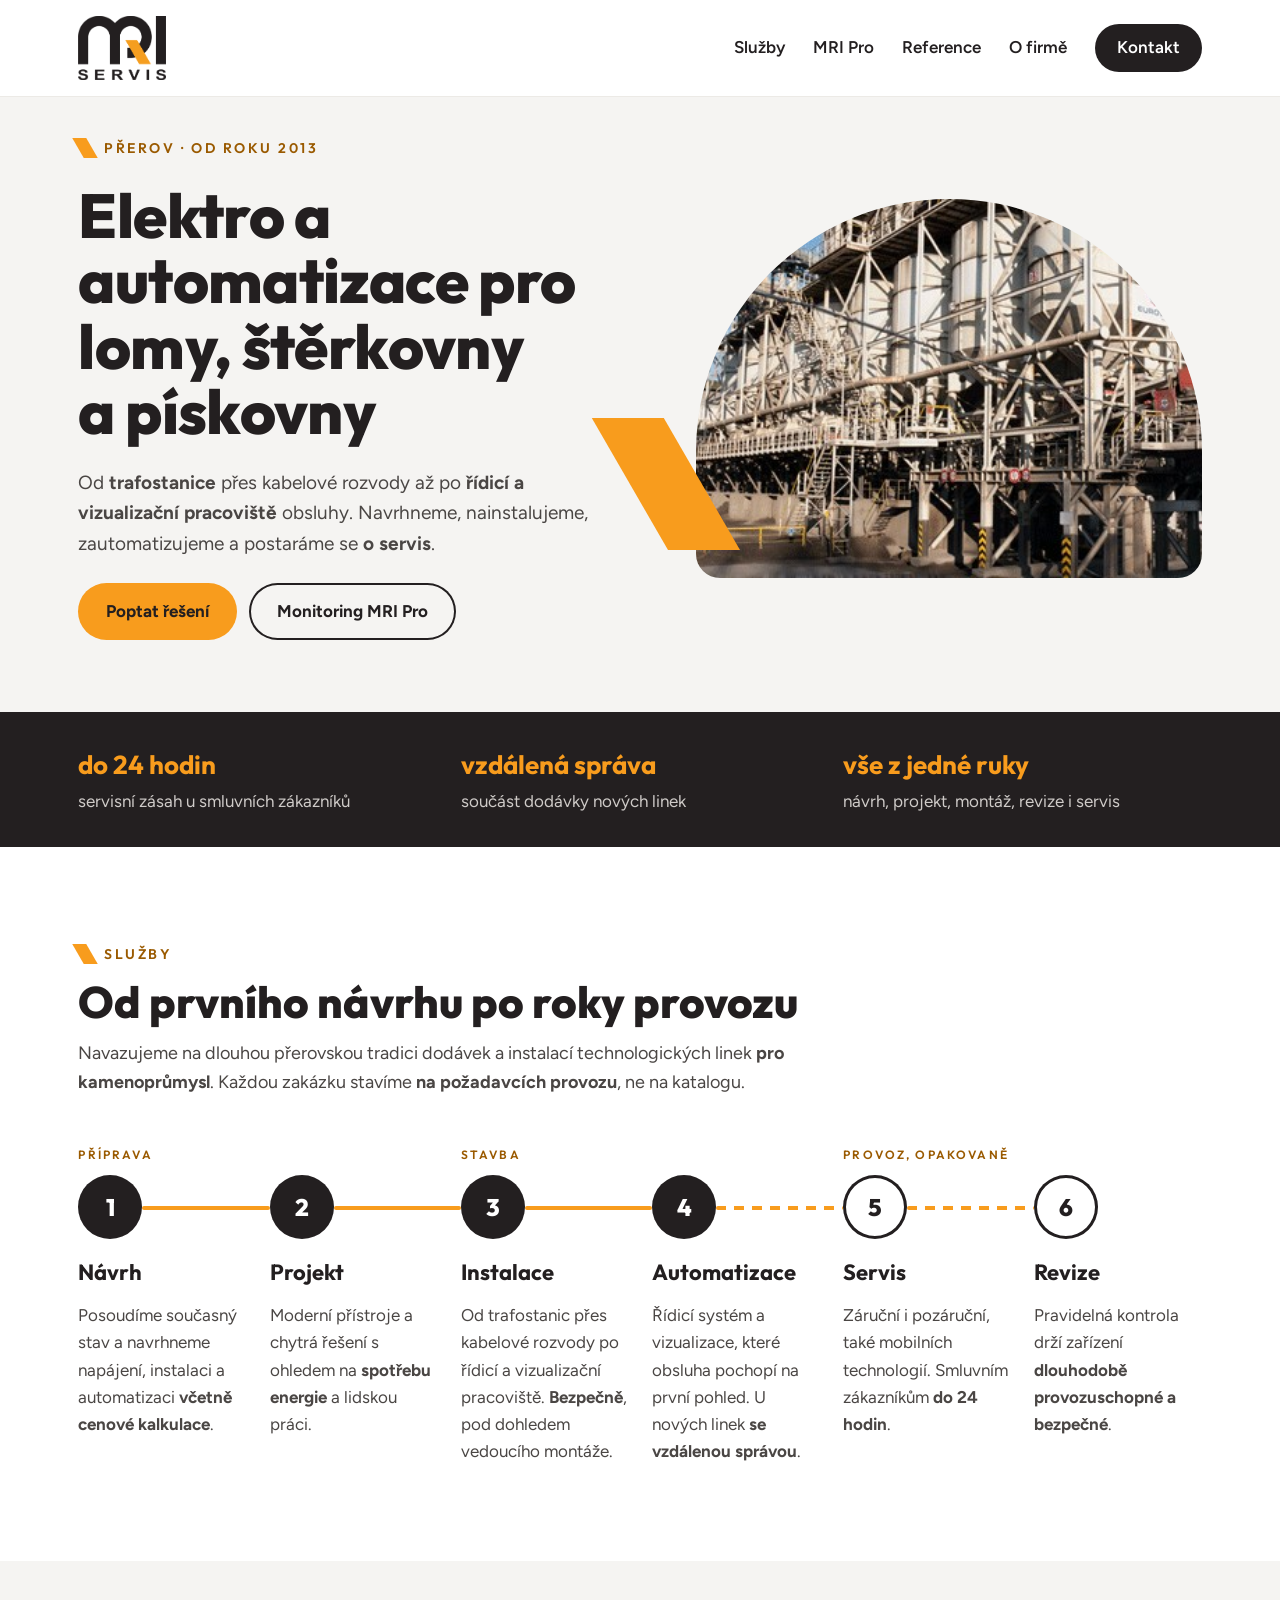
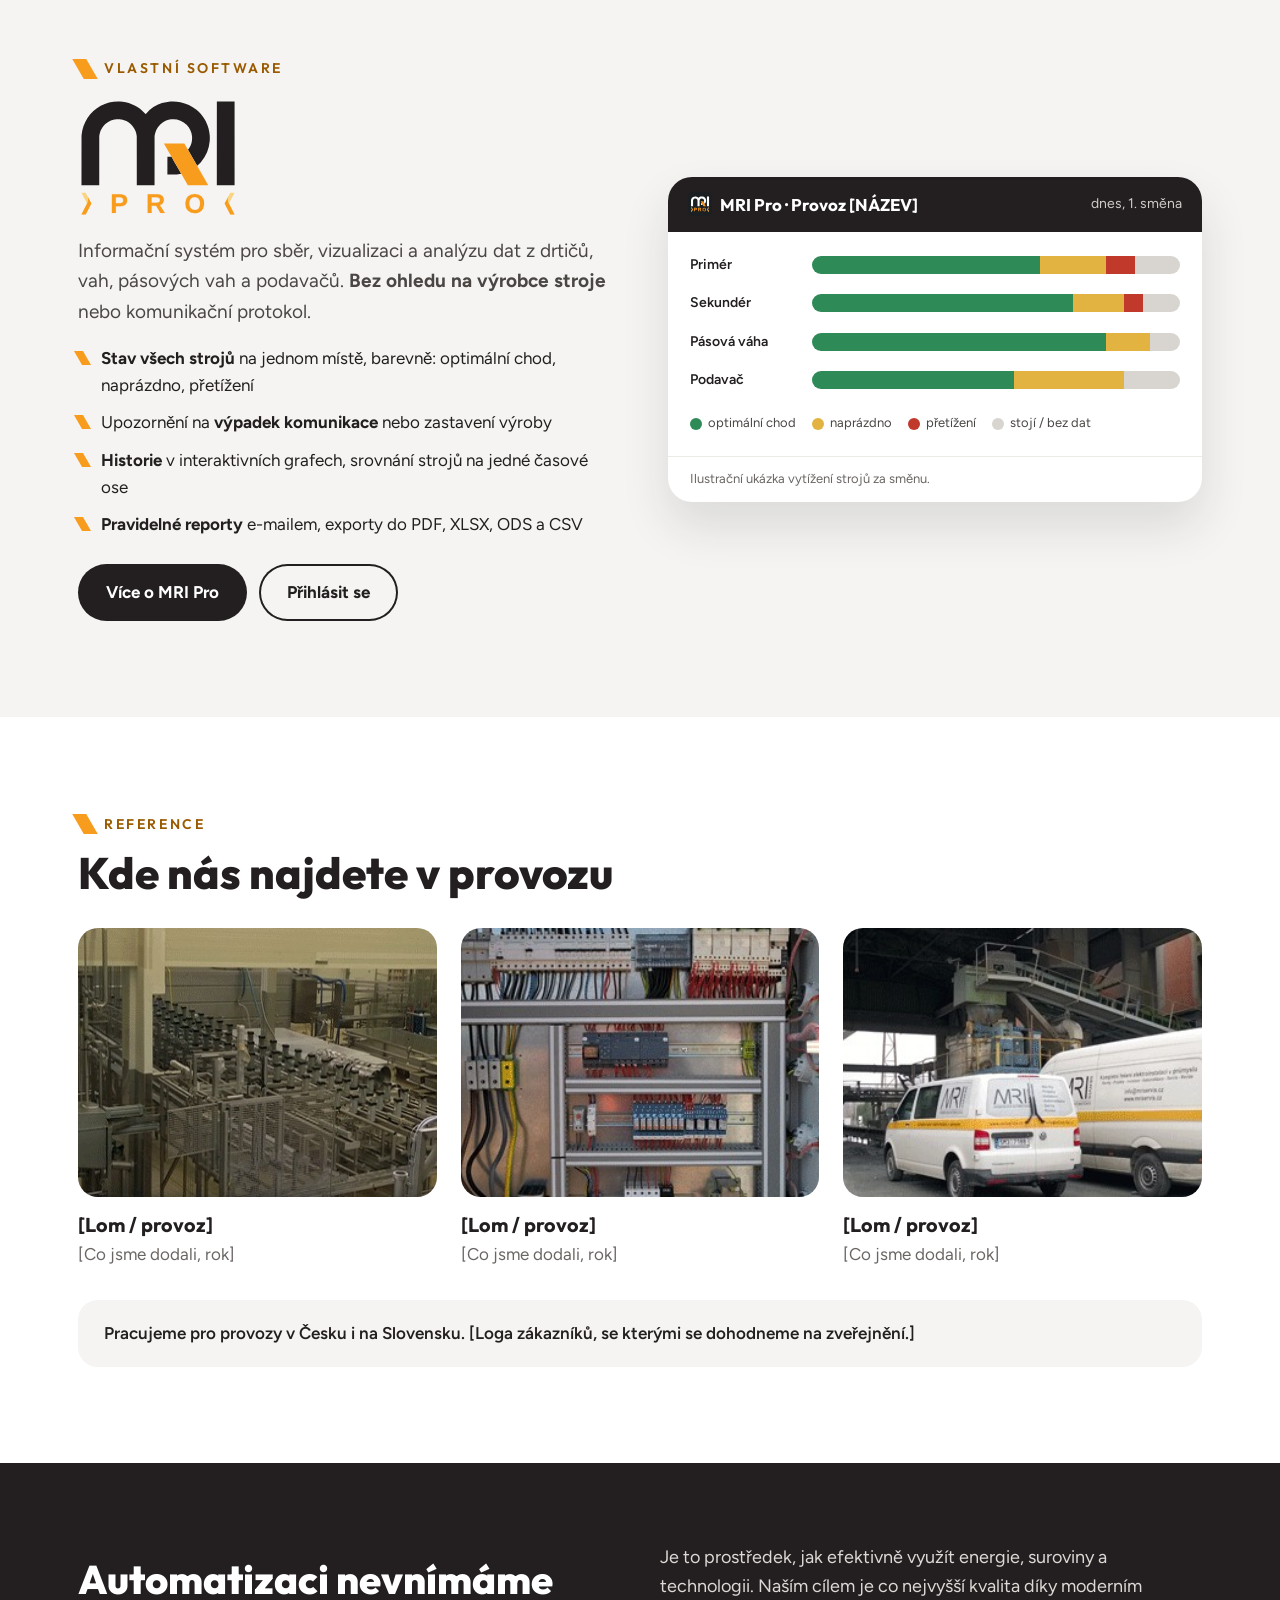
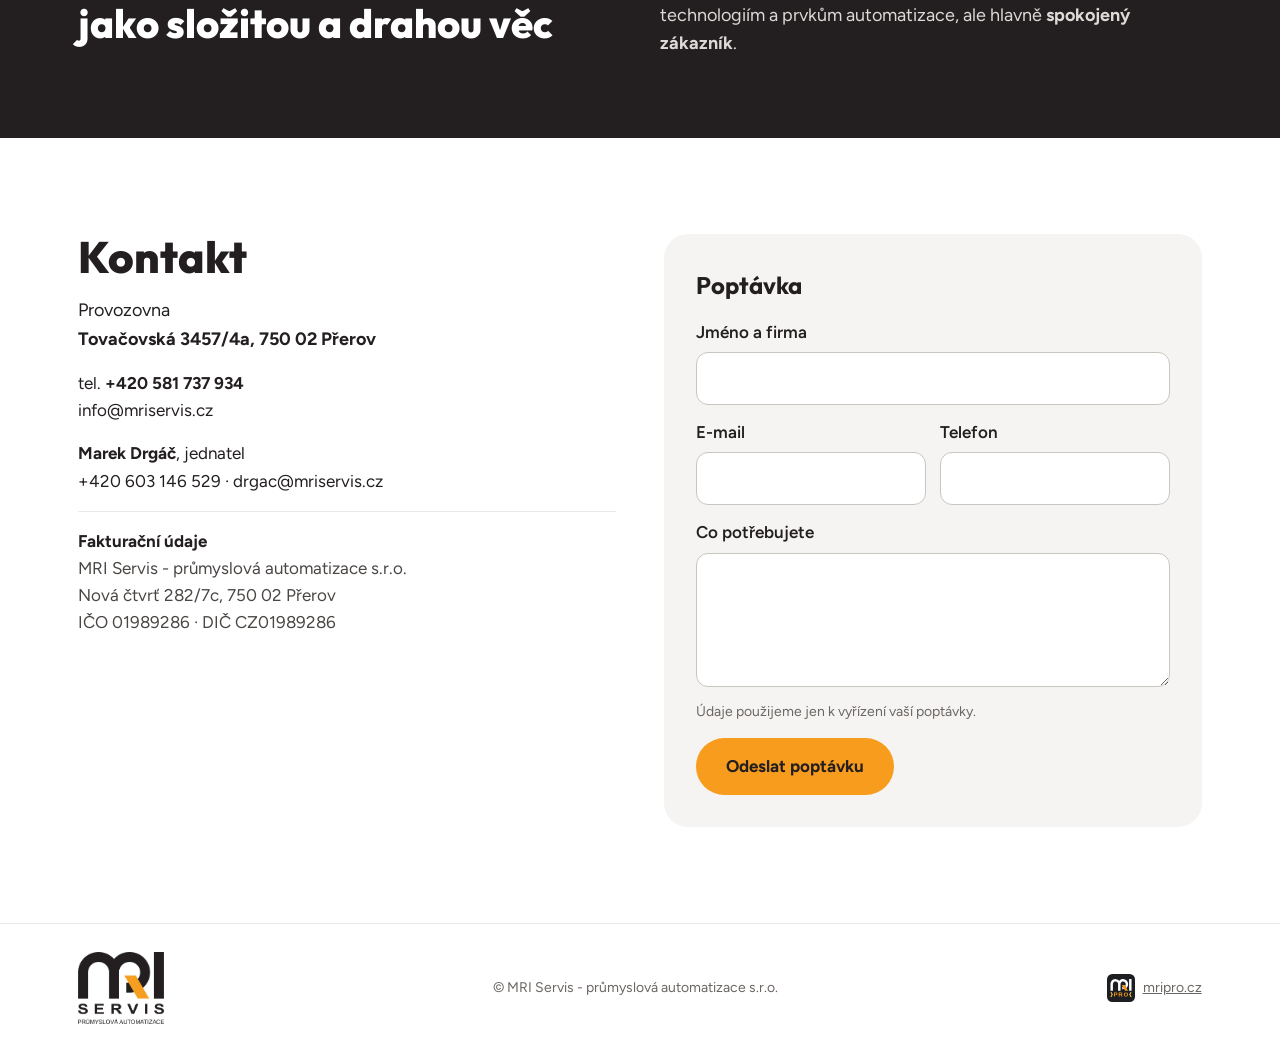
==== commit 6ba20acf: "O firmě bez věty o jednateli; kratší text u vzdálené správy (na jeden řádek) Co-Authored-By: Claude " ====
--- a/index.html
+++ b/index.html
@@ -97,7 +97,7 @@
 <section style="background: #231F20; color: #FFFFFF">
 <div style="max-width: 1200px; margin: 0 auto; padding: 32px max(16px, 3vw); display: grid; grid-template-columns: repeat(auto-fit, minmax(220px, 1fr)); gap: 24px">
 <div style="display: flex; flex-direction: column; gap: 2px"><strong style="font-family: Outfit, sans-serif; font-weight: 700; font-size: 26px; color: #F89C1D">do 24 hodin</strong><span style="font-size: 17px; color: #CFCBC8">servisní zásah u smluvních zákazníků</span></div>
-<div style="display: flex; flex-direction: column; gap: 2px"><strong style="font-family: Outfit, sans-serif; font-weight: 700; font-size: 26px; color: #F89C1D">vzdálená správa</strong><span style="font-size: 17px; color: #CFCBC8">součást dodávky nových automatizovaných linek</span></div>
+<div style="display: flex; flex-direction: column; gap: 2px"><strong style="font-family: Outfit, sans-serif; font-weight: 700; font-size: 26px; color: #F89C1D">vzdálená správa</strong><span style="font-size: 17px; color: #CFCBC8">součást dodávky nových linek</span></div>
 <div style="display: flex; flex-direction: column; gap: 2px"><strong style="font-family: Outfit, sans-serif; font-weight: 700; font-size: 26px; color: #F89C1D">vše z jedné ruky</strong><span style="font-size: 17px; color: #CFCBC8">návrh, projekt, montáž, revize i servis</span></div>
 </div>
 </section>
@@ -169,7 +169,7 @@
 <section id="firma" style="background: #231F20; color: #FFFFFF">
 <div style="max-width: 1200px; margin: 0 auto; padding: 80px max(16px, 3vw); display: grid; grid-template-columns: repeat(auto-fit, minmax(min(100%, 420px), 1fr)); gap: 40px; align-items: center">
 <h2 style="margin: 0; font-family: Outfit, sans-serif; font-weight: 800; font-size: 40px; line-height: 1.1">Automatizaci nevnímáme jako složitou a drahou věc</h2>
-<p style="margin: 0; font-size: 18px; color: #DDD9D6">Je to prostředek, jak efektivně využít energie, suroviny a technologii. Naším cílem je co nejvyšší kvalita díky moderním technologiím a prvkům automatizace, ale hlavně <strong style="font-weight: 700; color: inherit">spokojený zákazník</strong>. Firmu vede jednatel <strong style="font-weight: 700; color: inherit">Marek Drgáč</strong>, provozovnu máme v Přerově na Tovačovské ulici.</p>
+<p style="margin: 0; font-size: 18px; color: #DDD9D6">Je to prostředek, jak efektivně využít energie, suroviny a technologii. Naším cílem je co nejvyšší kvalita díky moderním technologiím a prvkům automatizace, ale hlavně <strong style="font-weight: 700; color: inherit">spokojený zákazník</strong>.</p>
 </div>
 </section>
 
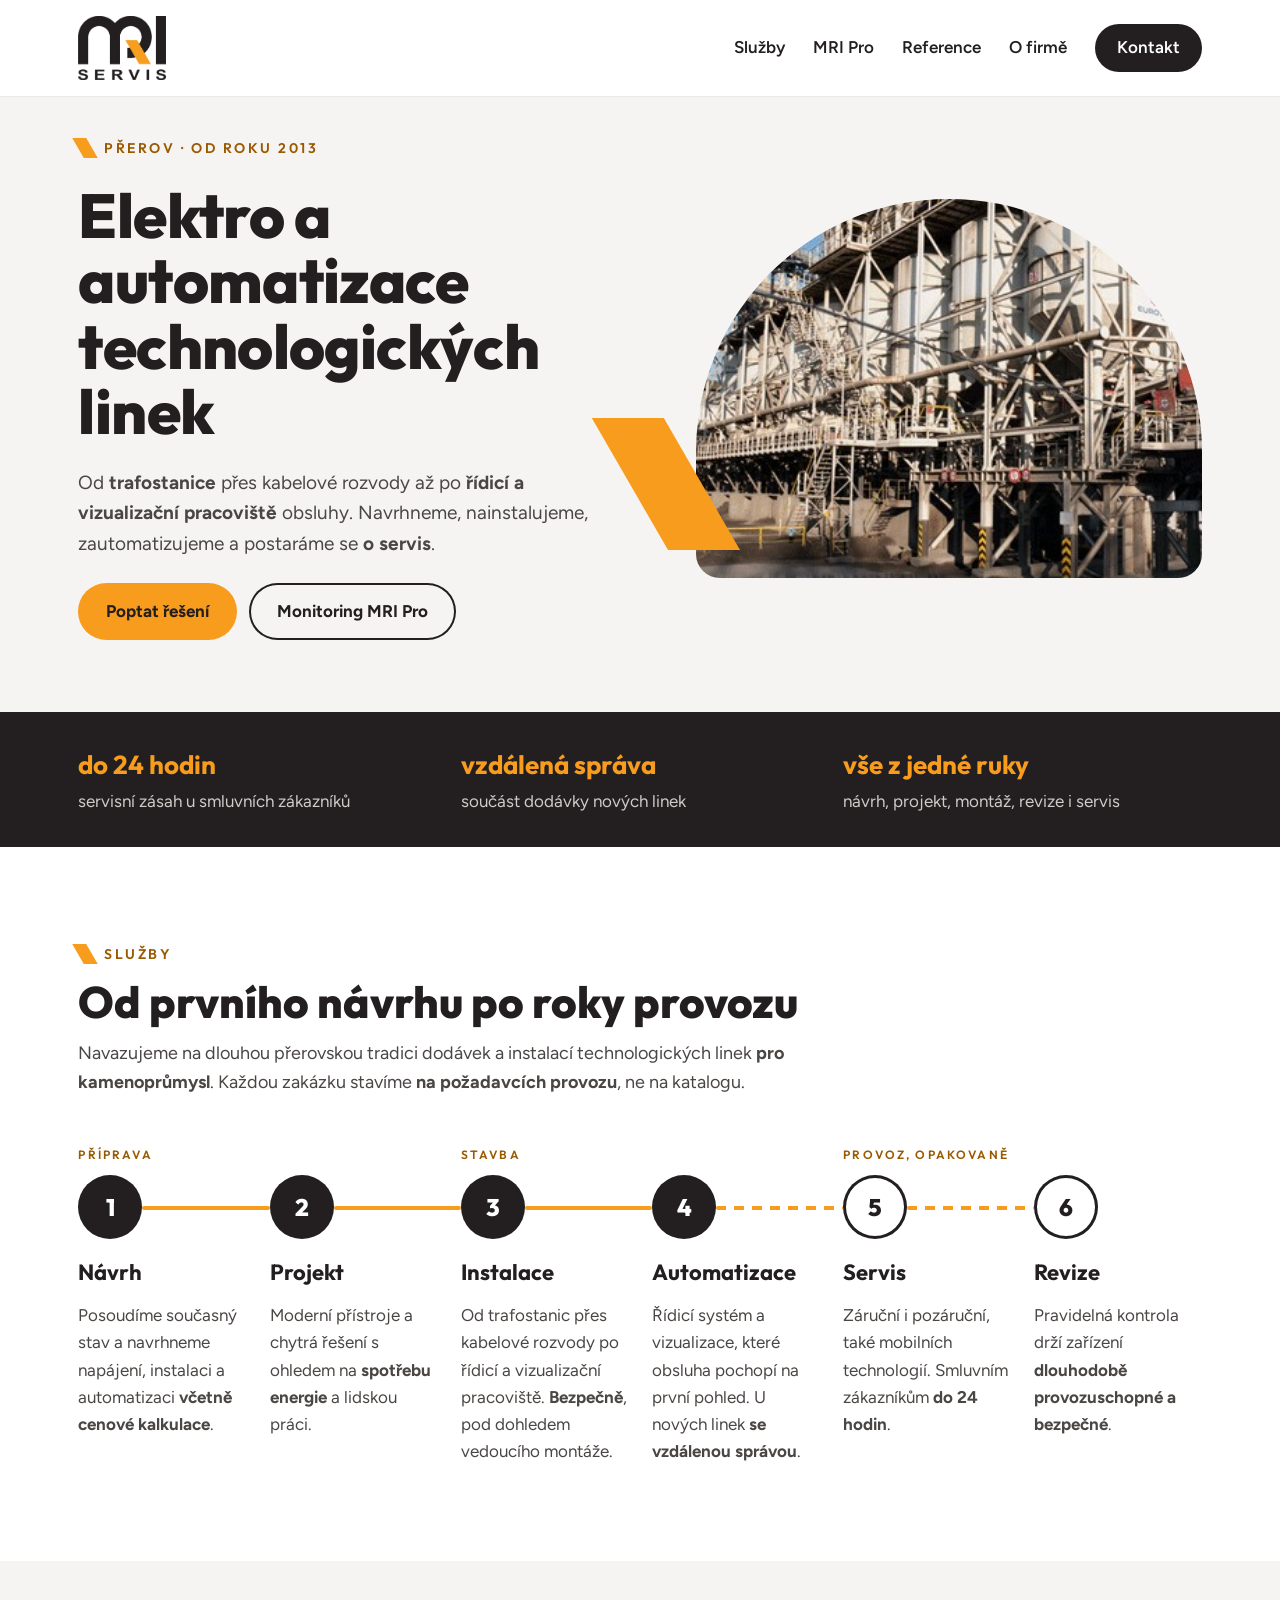
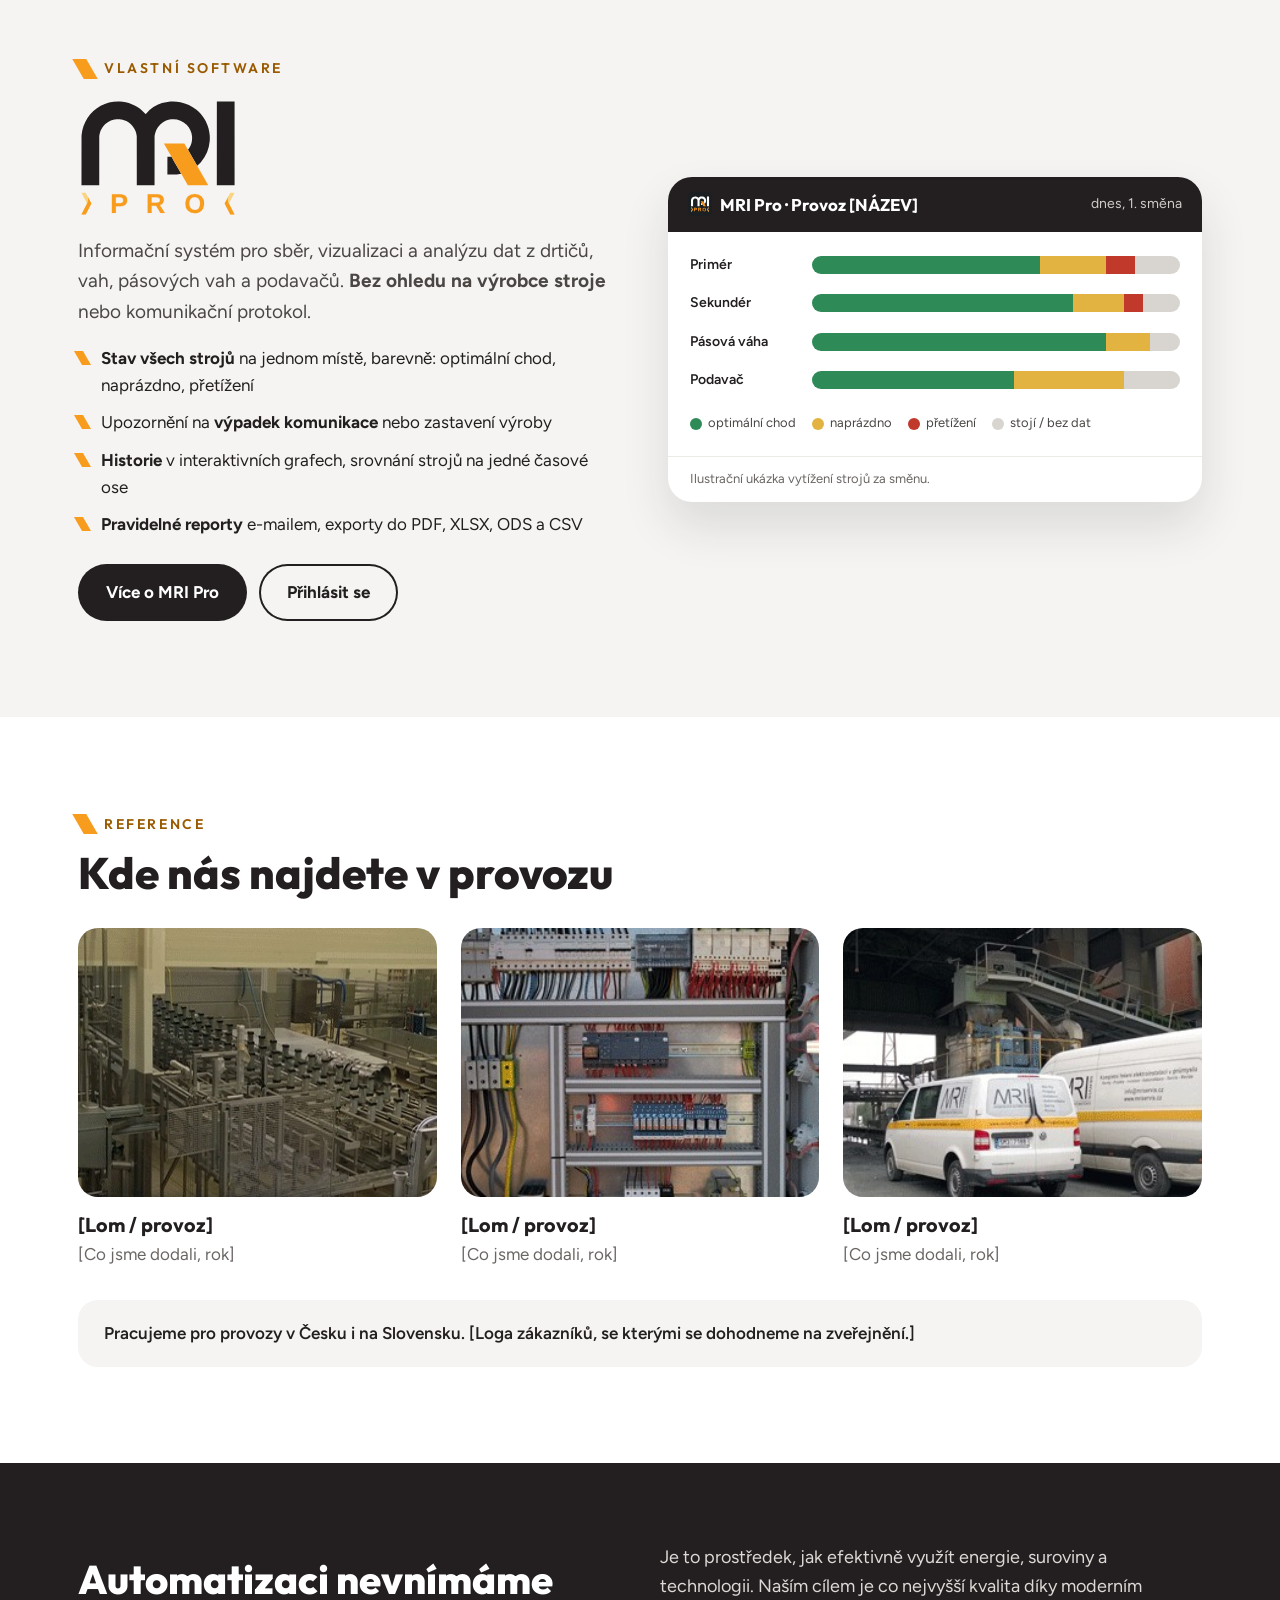
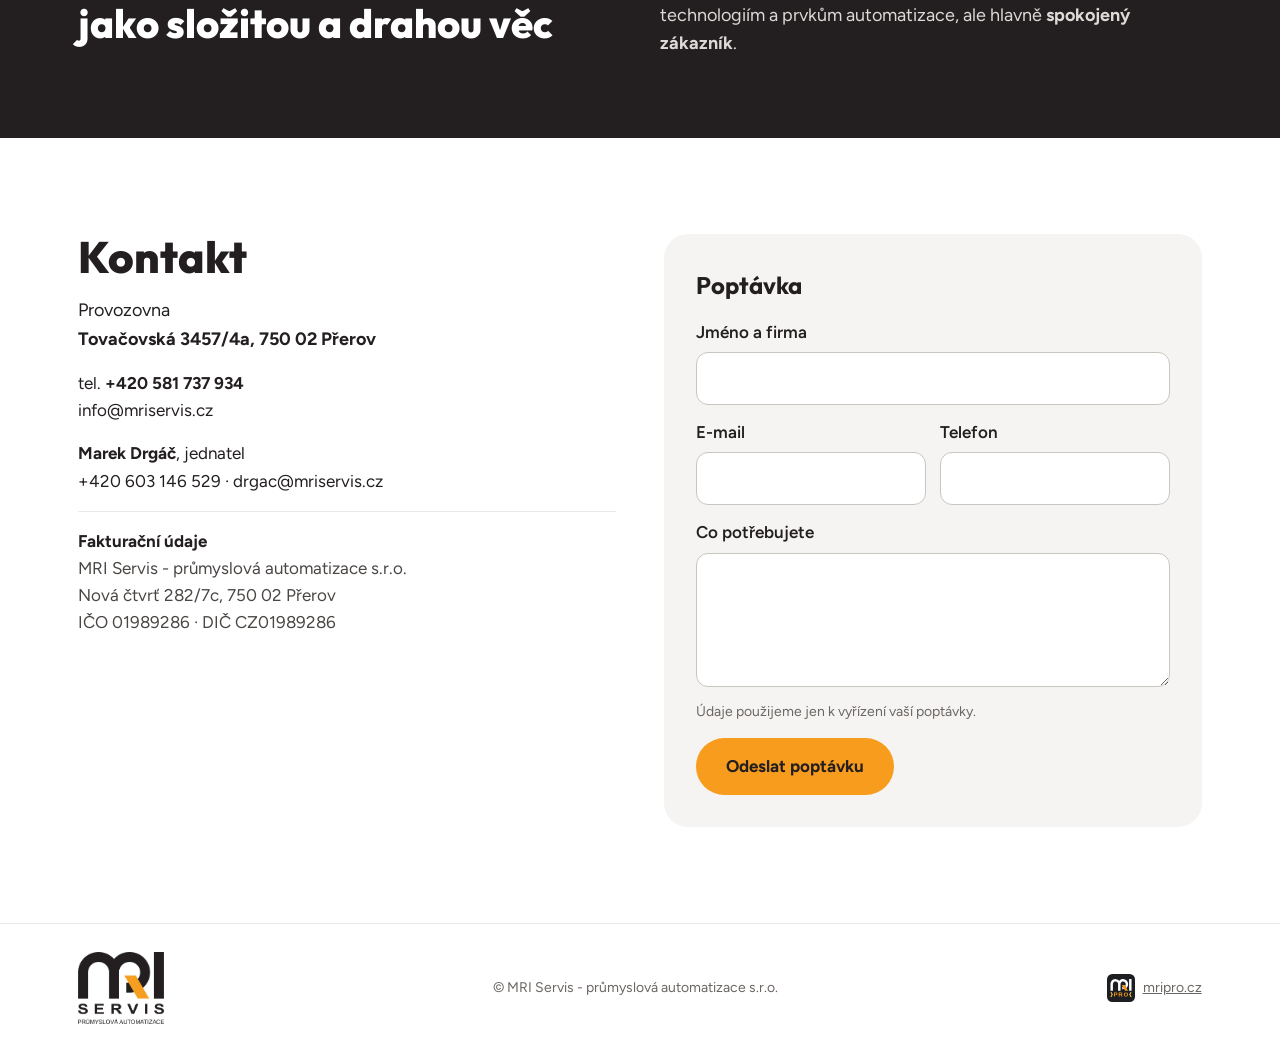
==== commit 191483d9: "Hlavní nadpis: Elektro a automatizace technologických linek Co-Authored-By: Claude Opus 5.5 <noreply" ====
--- a/index.html
+++ b/index.html
@@ -3,7 +3,7 @@
 <head>
 <meta charset="utf-8">
 <meta name="viewport" content="width=device-width, initial-scale=1">
-<title>MRI Servis | elektro a automatizace pro lomy, štěrkovny a pískovny</title>
+<title>MRI Servis | elektro a automatizace technologických linek</title>
 <meta name="description" content="Návrhy, projekty, instalace, automatizace, servis a revize technologických linek pro kamenoprůmysl. Přerov. Monitoring provozu MRI Pro.">
 <meta name="robots" content="noindex, nofollow">
 <link rel="icon" type="image/png" href="assets/favicon.png">
@@ -80,7 +80,7 @@
 <div style="max-width: 1200px; margin: 0 auto; padding: 40px max(16px, 3vw) 72px; display: grid; grid-template-columns: repeat(auto-fit, minmax(min(100%, 440px), 1fr)); gap: 56px; align-items: center">
 <div style="display: flex; flex-direction: column; gap: 24px; min-width: 0">
 <p style="margin: 0; display: flex; align-items: center; gap: 12px; font-family: Outfit, sans-serif; font-weight: 600; font-size: 14px; letter-spacing: 0.18em; text-transform: uppercase; color: #9A5A00"><span aria-hidden="true" style="width: 14px; height: 20px; background: #F89C1D; transform: skewX(30deg)"></span>Přerov · od roku 2013</p>
-<h1 style="margin: 0; font-family: Outfit, sans-serif; font-weight: 800; font-size: clamp(38px, 5vw, 62px); line-height: 1.05; letter-spacing: -0.01em; text-wrap: balance">Elektro a automatizace pro lomy, štěrkovny a pískovny</h1>
+<h1 style="margin: 0; font-family: Outfit, sans-serif; font-weight: 800; font-size: clamp(38px, 5vw, 62px); line-height: 1.05; letter-spacing: -0.01em; text-wrap: balance">Elektro a automatizace technologických linek</h1>
 <p style="margin: 0; font-size: 19px; color: #4A4644; max-width: 34em">Od <strong style="font-weight: 700; color: inherit">trafostanice</strong> přes kabelové rozvody až po <strong style="font-weight: 700; color: inherit">řídicí a vizualizační pracoviště</strong> obsluhy. Navrhneme, nainstalujeme, zautomatizujeme a postaráme se <strong style="font-weight: 700; color: inherit">o servis</strong>.</p>
 <div style="display: flex; flex-wrap: wrap; gap: 12px">
 <a href="#kontakt" style="text-decoration: none; background: #F89C1D; color: #231F20; font-weight: 700; padding: 15px 28px; border-radius: 999px">Poptat řešení</a>
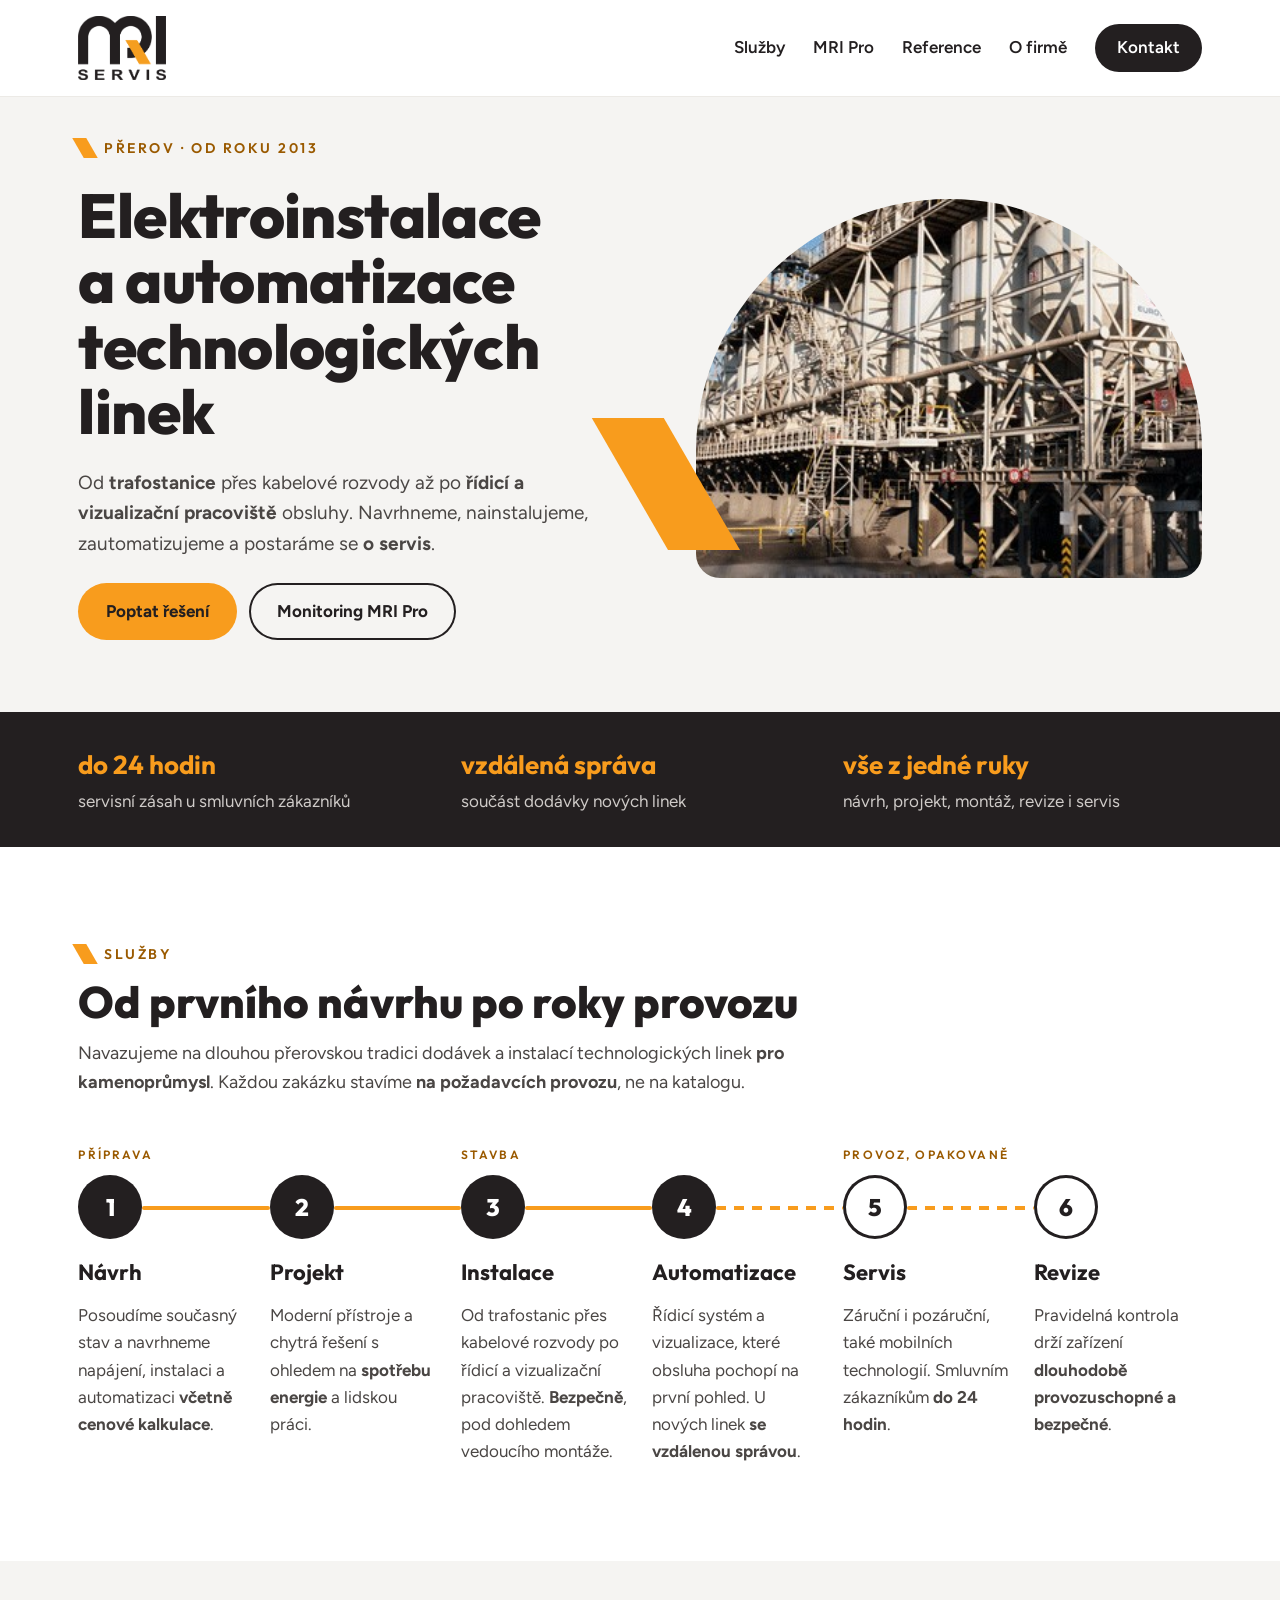
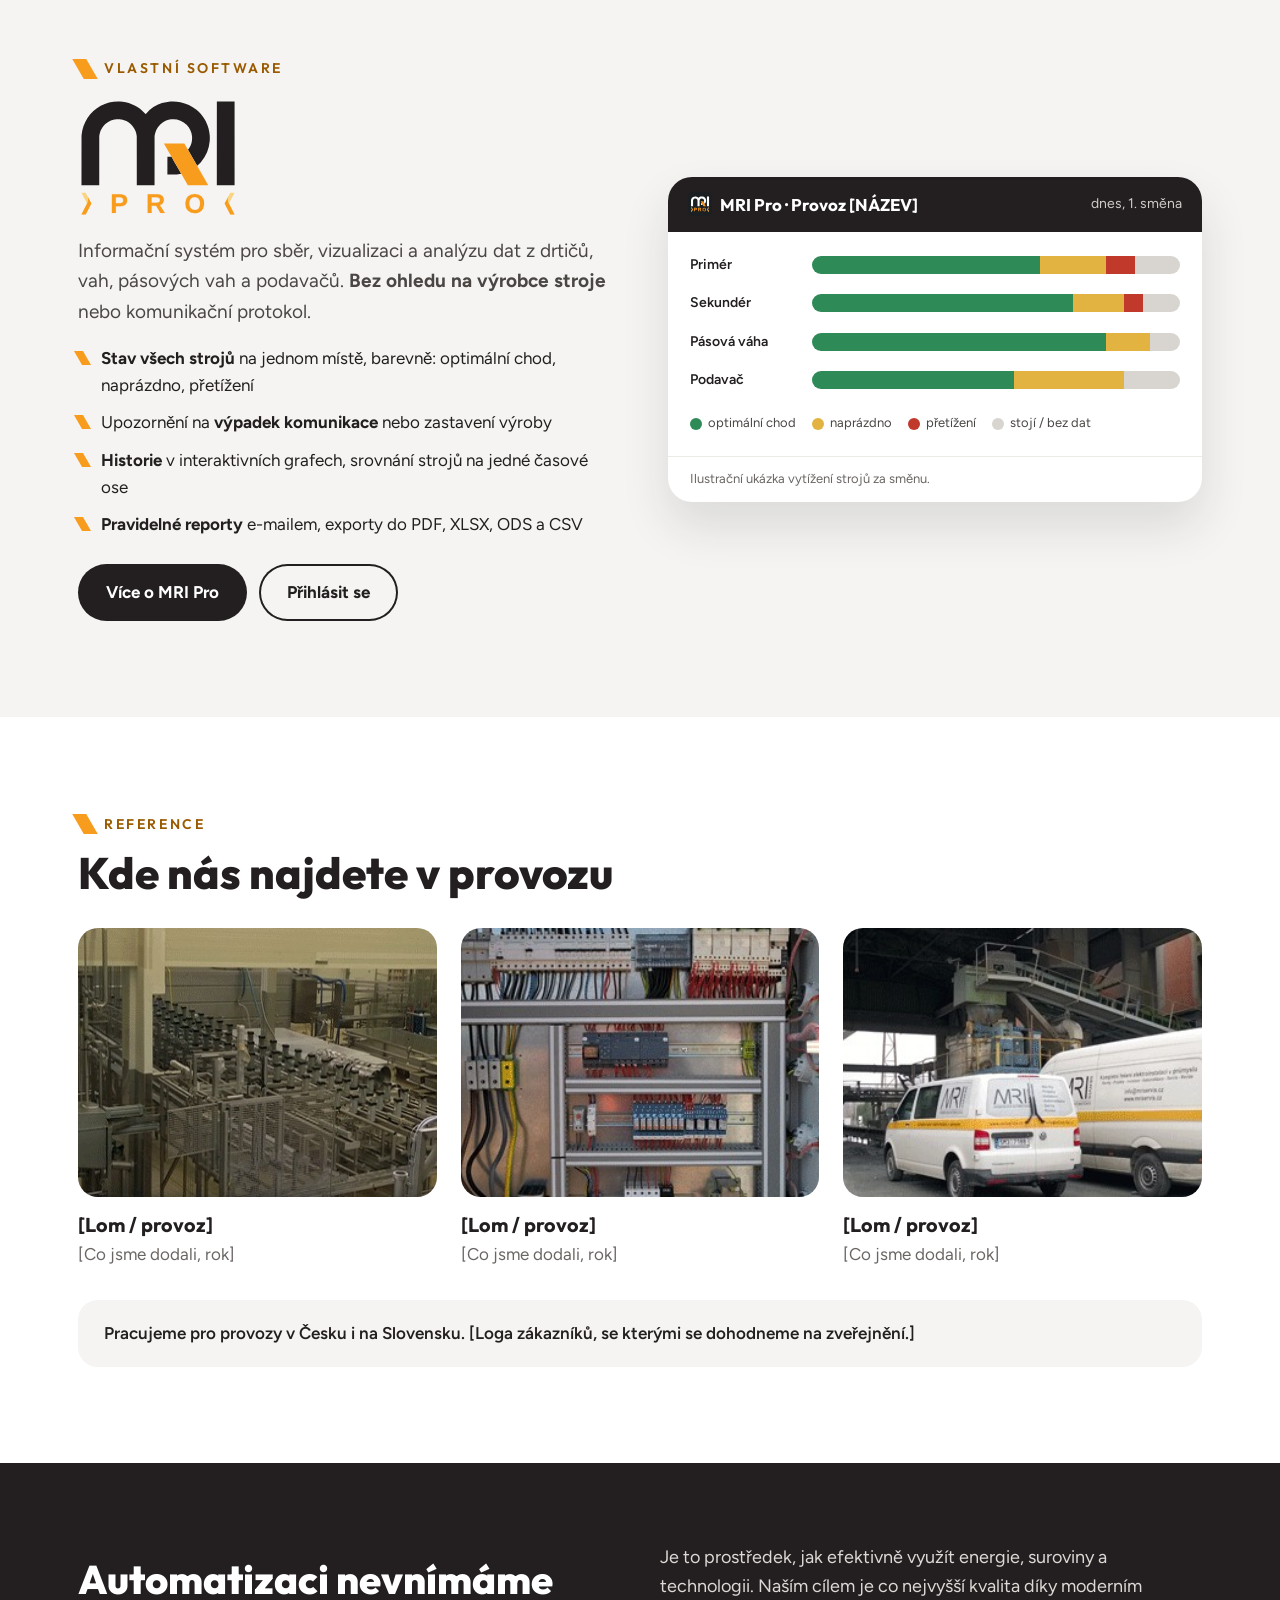
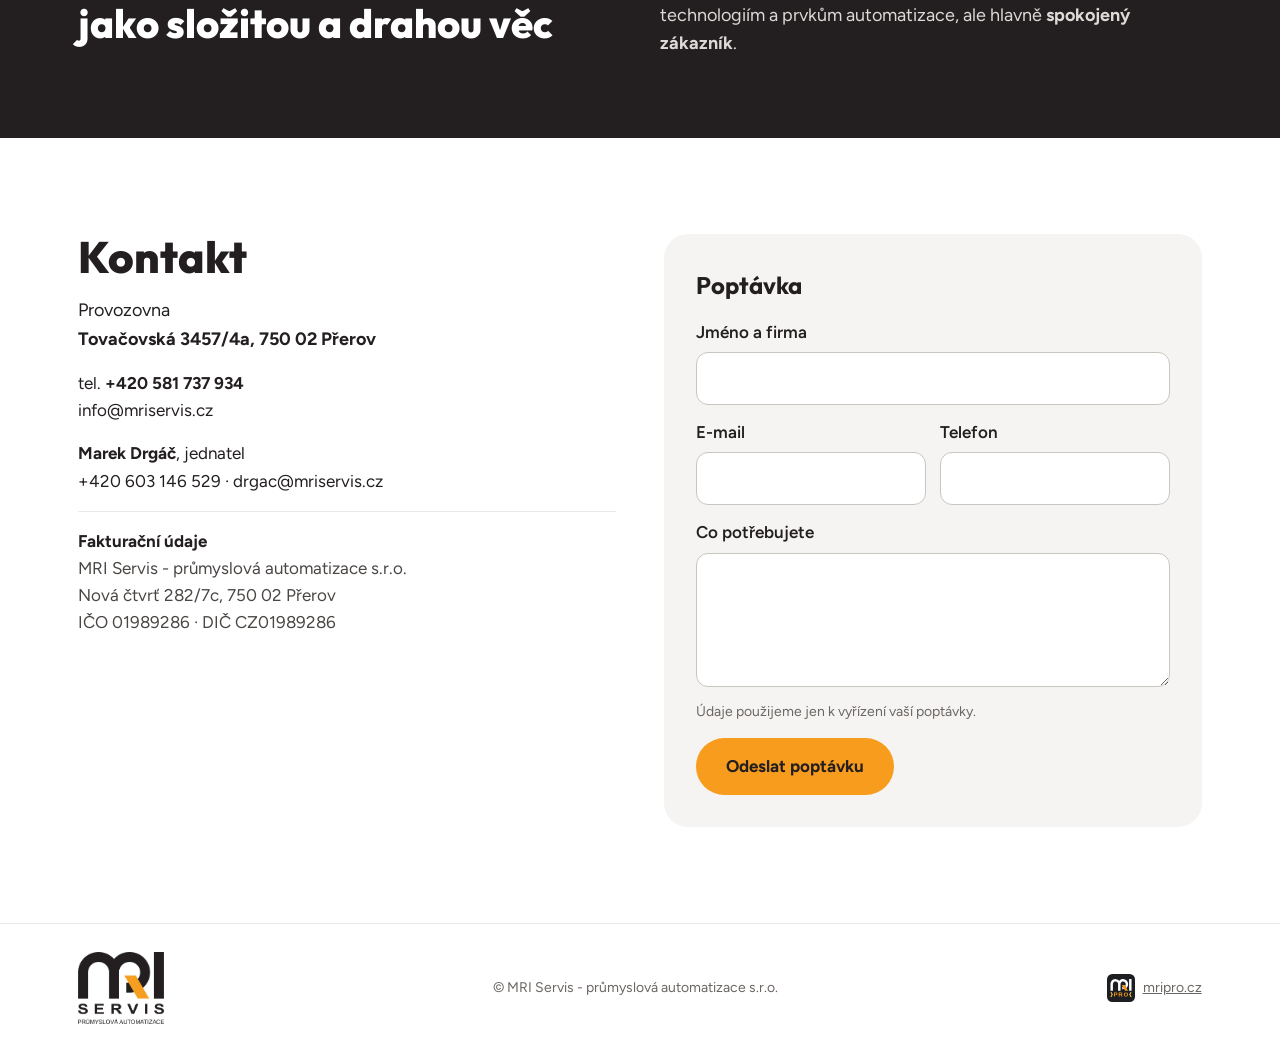
==== commit 3a8651a2: "Elektro přejmenováno na elektroinstalace Co-Authored-By: Claude Opus 5.5 <noreply@anthropic.com> Cla" ====
--- a/index.html
+++ b/index.html
@@ -3,7 +3,7 @@
 <head>
 <meta charset="utf-8">
 <meta name="viewport" content="width=device-width, initial-scale=1">
-<title>MRI Servis | elektro a automatizace technologických linek</title>
+<title>MRI Servis | elektroinstalace a automatizace technologických linek</title>
 <meta name="description" content="Návrhy, projekty, instalace, automatizace, servis a revize technologických linek pro kamenoprůmysl. Přerov. Monitoring provozu MRI Pro.">
 <meta name="robots" content="noindex, nofollow">
 <link rel="icon" type="image/png" href="assets/favicon.png">
@@ -80,7 +80,7 @@
 <div style="max-width: 1200px; margin: 0 auto; padding: 40px max(16px, 3vw) 72px; display: grid; grid-template-columns: repeat(auto-fit, minmax(min(100%, 440px), 1fr)); gap: 56px; align-items: center">
 <div style="display: flex; flex-direction: column; gap: 24px; min-width: 0">
 <p style="margin: 0; display: flex; align-items: center; gap: 12px; font-family: Outfit, sans-serif; font-weight: 600; font-size: 14px; letter-spacing: 0.18em; text-transform: uppercase; color: #9A5A00"><span aria-hidden="true" style="width: 14px; height: 20px; background: #F89C1D; transform: skewX(30deg)"></span>Přerov · od roku 2013</p>
-<h1 style="margin: 0; font-family: Outfit, sans-serif; font-weight: 800; font-size: clamp(38px, 5vw, 62px); line-height: 1.05; letter-spacing: -0.01em; text-wrap: balance">Elektro a automatizace technologických linek</h1>
+<h1 style="margin: 0; font-family: Outfit, sans-serif; font-weight: 800; font-size: clamp(38px, 5vw, 62px); line-height: 1.05; letter-spacing: -0.01em; text-wrap: balance">Elektroinstalace a automatizace technologických linek</h1>
 <p style="margin: 0; font-size: 19px; color: #4A4644; max-width: 34em">Od <strong style="font-weight: 700; color: inherit">trafostanice</strong> přes kabelové rozvody až po <strong style="font-weight: 700; color: inherit">řídicí a vizualizační pracoviště</strong> obsluhy. Navrhneme, nainstalujeme, zautomatizujeme a postaráme se <strong style="font-weight: 700; color: inherit">o servis</strong>.</p>
 <div style="display: flex; flex-wrap: wrap; gap: 12px">
 <a href="#kontakt" style="text-decoration: none; background: #F89C1D; color: #231F20; font-weight: 700; padding: 15px 28px; border-radius: 999px">Poptat řešení</a>
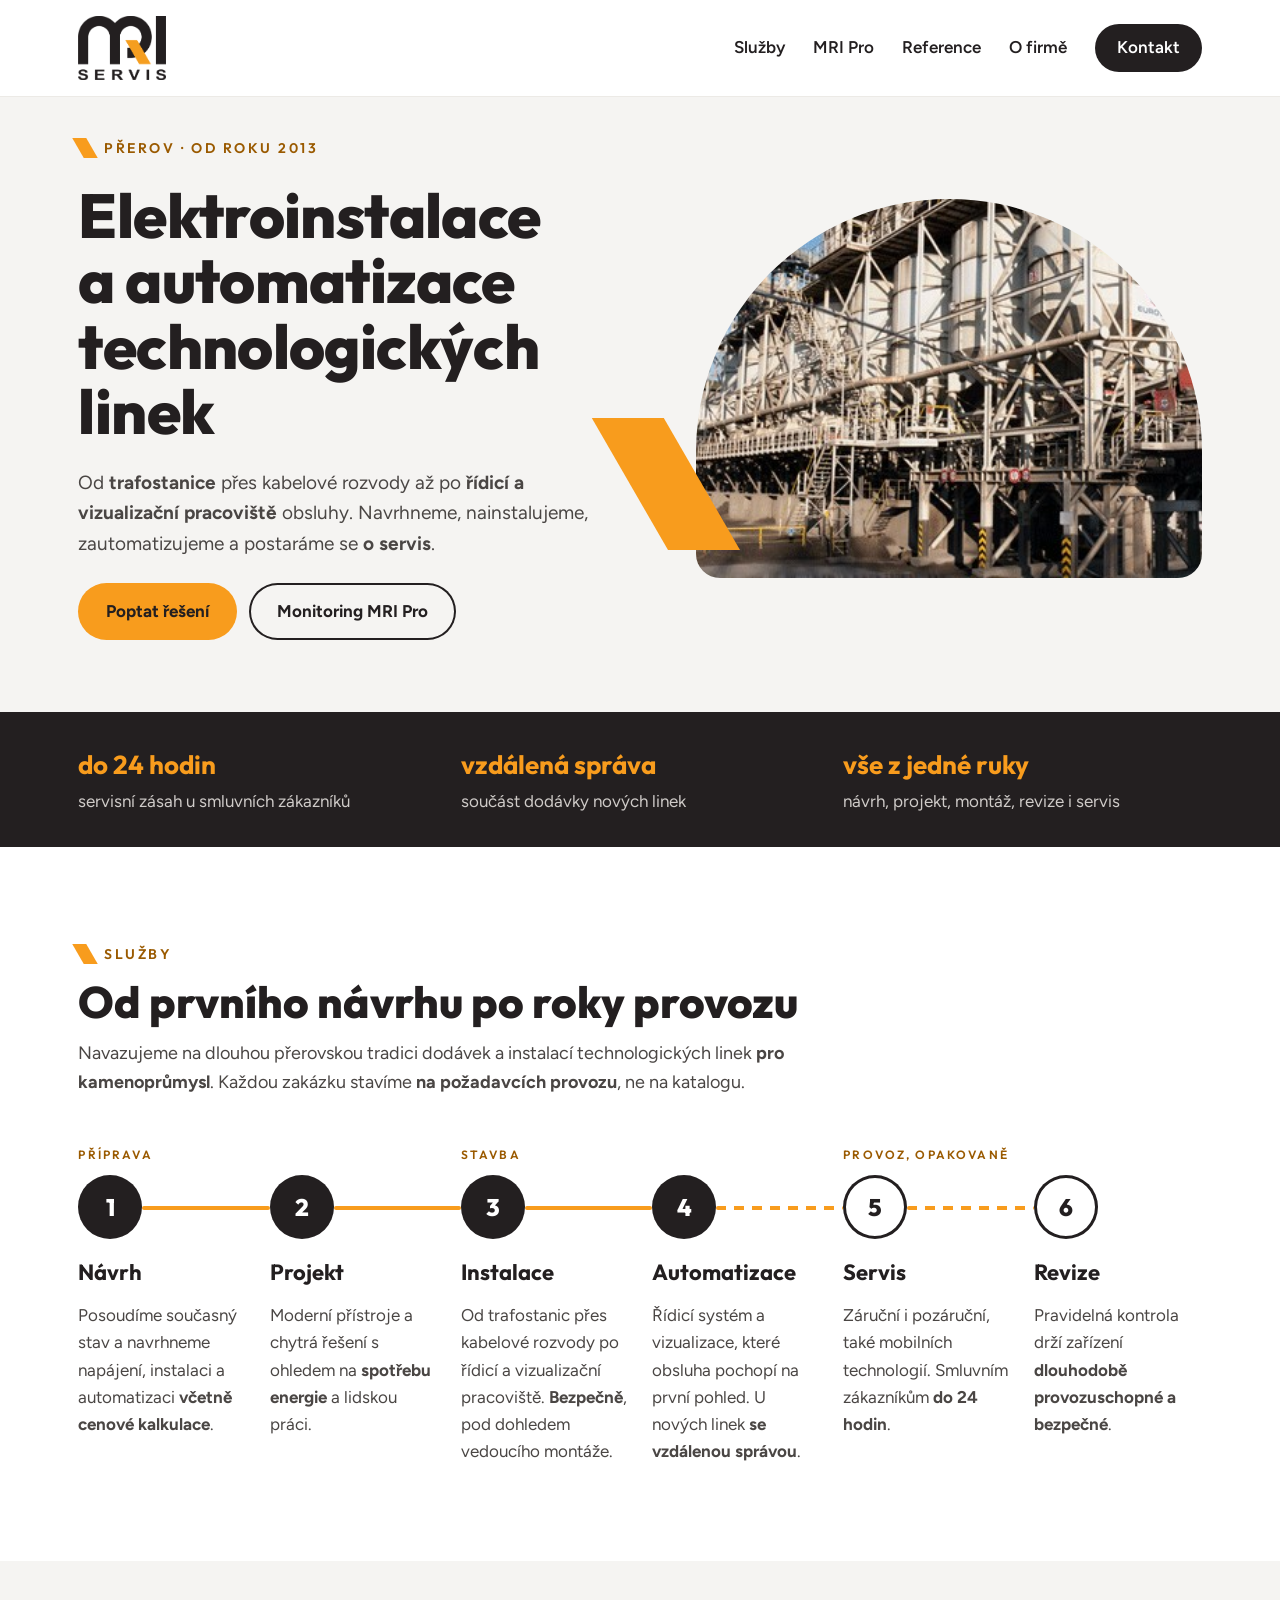
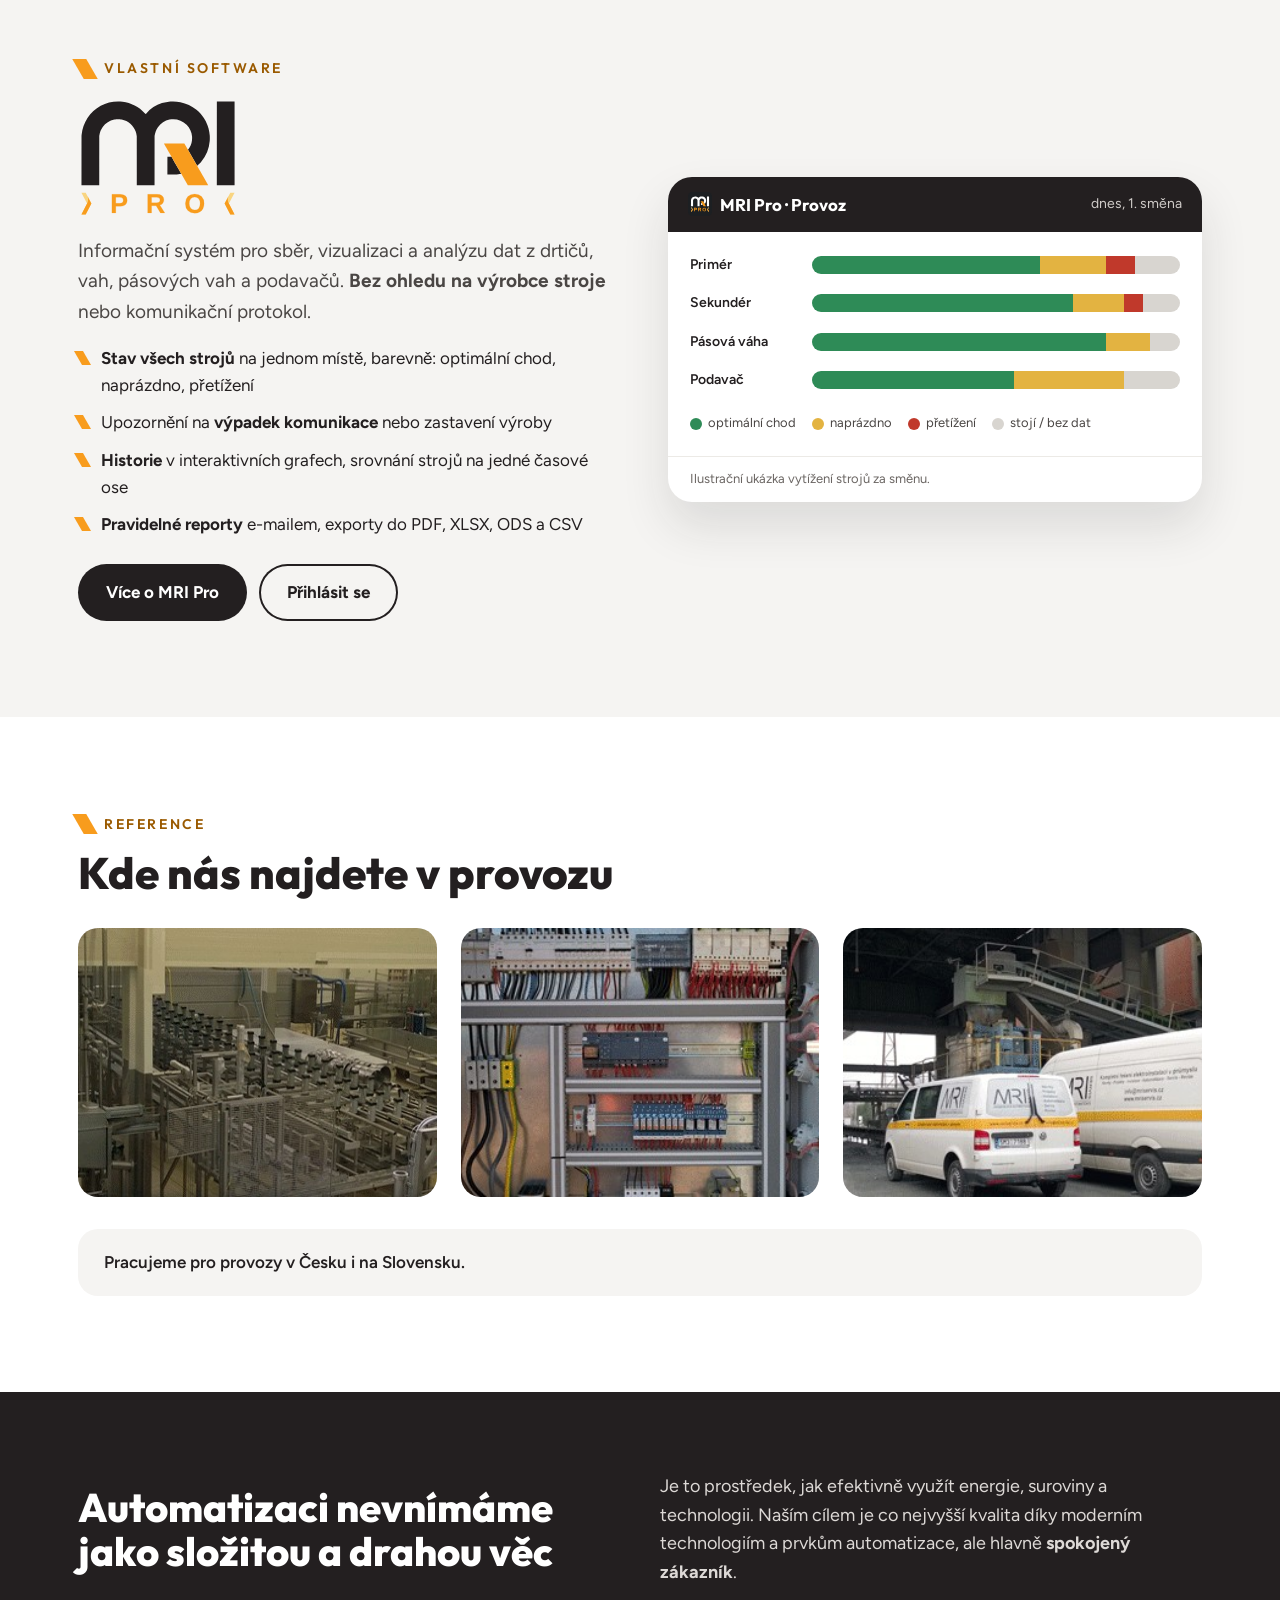
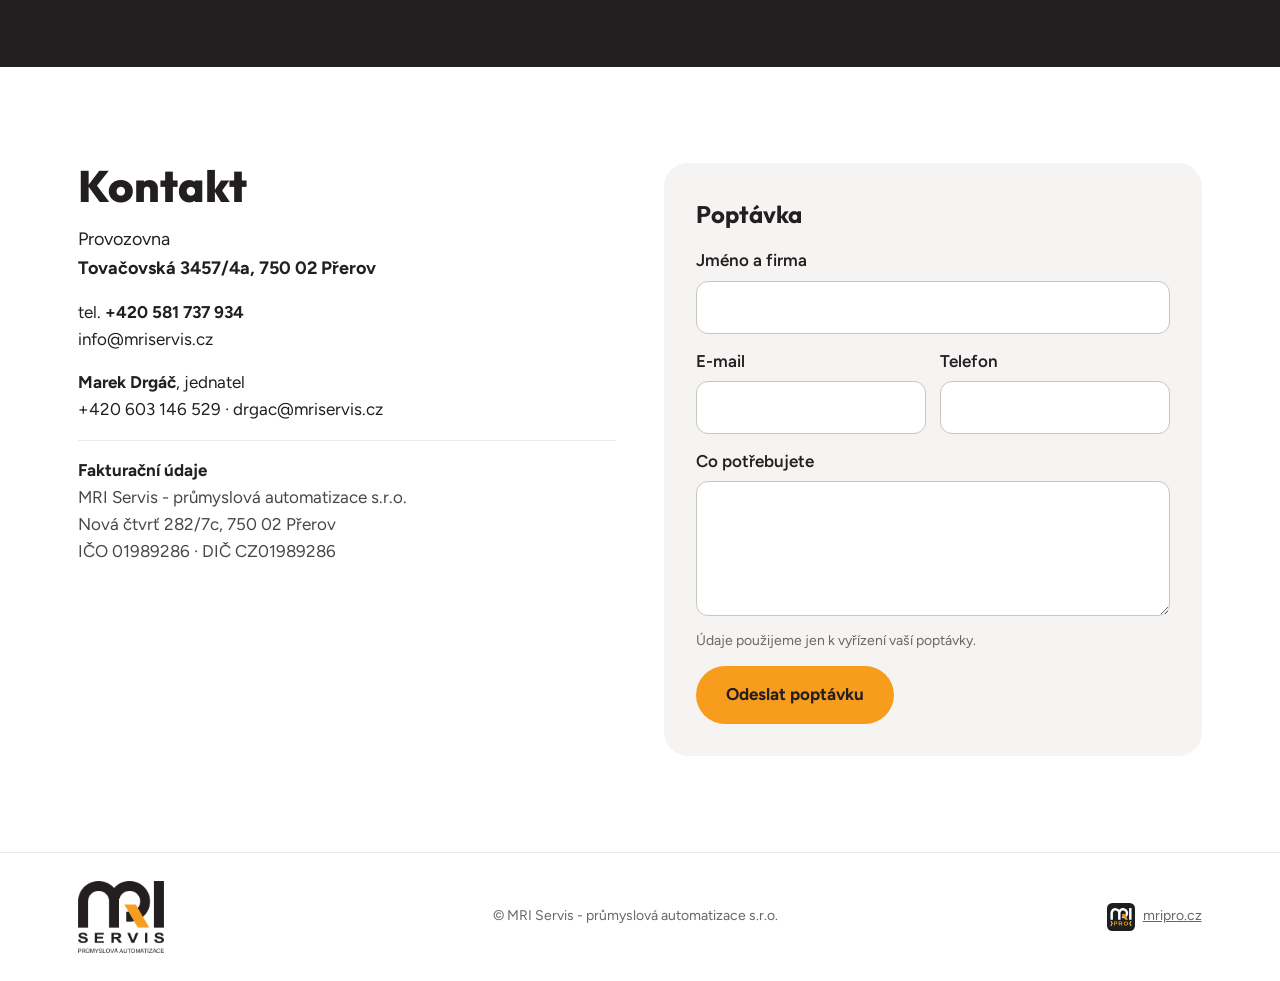
==== commit e7a0c127: "Odstraněné zástupné texty v hranatých závorkách (doplní se později) Hlavní stránka: popisky referenc" ====
--- a/index.html
+++ b/index.html
@@ -138,7 +138,7 @@
 </div>
 </div>
 <figure style="margin: 0; background: #FFFFFF; border-radius: 24px; overflow: hidden; box-shadow: 0 24px 48px rgba(35,31,32,0.12); min-width: 0">
-<div style="display: flex; align-items: center; justify-content: space-between; gap: 12px; padding: 14px 20px; background: #231F20; color: #FFFFFF; font-size: 14px"><strong style="display: flex; align-items: center; gap: 8px; font-family: Outfit, sans-serif; font-weight: 700; font-size: 17px"><img src="assets/mripro-ikona.svg" alt="" style="width: 24px; height: 24px">MRI Pro · Provoz [NÁZEV]</strong><span style="color: #CFCBC8">dnes, 1. směna</span></div>
+<div style="display: flex; align-items: center; justify-content: space-between; gap: 12px; padding: 14px 20px; background: #231F20; color: #FFFFFF; font-size: 14px"><strong style="display: flex; align-items: center; gap: 8px; font-family: Outfit, sans-serif; font-weight: 700; font-size: 17px"><img src="assets/mripro-ikona.svg" alt="" style="width: 24px; height: 24px">MRI Pro · Provoz</strong><span style="color: #CFCBC8">dnes, 1. směna</span></div>
 <div style="padding: 22px; display: flex; flex-direction: column; gap: 16px; font-size: 14px">
 <div style="display: grid; grid-template-columns: 110px minmax(0, 1fr); gap: 12px; align-items: center"><span style="font-weight: 600">Primér</span><span style="display: flex; height: 18px; border-radius: 999px; overflow: hidden"><span style="width: 62%; background: #2E8B57"></span><span style="width: 18%; background: #E3B341"></span><span style="width: 8%; background: #C0392B"></span><span style="width: 12%; background: #D8D5D0"></span></span></div>
 <div style="display: grid; grid-template-columns: 110px minmax(0, 1fr); gap: 12px; align-items: center"><span style="font-weight: 600">Sekundér</span><span style="display: flex; height: 18px; border-radius: 999px; overflow: hidden"><span style="width: 71%; background: #2E8B57"></span><span style="width: 14%; background: #E3B341"></span><span style="width: 5%; background: #C0392B"></span><span style="width: 10%; background: #D8D5D0"></span></span></div>
@@ -158,11 +158,11 @@
 <h2 style="margin: 0; font-family: Outfit, sans-serif; font-weight: 800; font-size: 44px; line-height: 1.05">Kde nás najdete v provozu</h2>
 </div>
 <div style="display: grid; grid-template-columns: repeat(auto-fit, minmax(min(100%, 260px), 1fr)); gap: 24px">
-<figure style="margin: 0; display: flex; flex-direction: column; gap: 12px"><img src="assets/foto-technologie.jpg" alt="Kabelové trasy a technologie uvnitř provozu" style="width: 100%; aspect-ratio: 4 / 3; object-fit: cover; border-radius: 20px"><figcaption><strong style="font-family: Outfit, sans-serif; font-weight: 700; font-size: 20px; display: block">[Lom / provoz]</strong><span style="color: #6B6663; font-size: 17px">[Co jsme dodali, rok]</span></figcaption></figure>
-<figure style="margin: 0; display: flex; flex-direction: column; gap: 12px"><img src="assets/foto-rozvadec.jpg" alt="Rozvaděč s řídicím systémem" style="width: 100%; aspect-ratio: 4 / 3; object-fit: cover; border-radius: 20px"><figcaption><strong style="font-family: Outfit, sans-serif; font-weight: 700; font-size: 20px; display: block">[Lom / provoz]</strong><span style="color: #6B6663; font-size: 17px">[Co jsme dodali, rok]</span></figcaption></figure>
-<figure style="margin: 0; display: flex; flex-direction: column; gap: 12px"><img src="assets/foto-servisni-vozy.jpg" alt="Servisní vozy MRI Servis v provozu" style="width: 100%; aspect-ratio: 4 / 3; object-fit: cover; border-radius: 20px"><figcaption><strong style="font-family: Outfit, sans-serif; font-weight: 700; font-size: 20px; display: block">[Lom / provoz]</strong><span style="color: #6B6663; font-size: 17px">[Co jsme dodali, rok]</span></figcaption></figure>
-</div>
-<p style="margin: 0; padding: 20px 26px; background: #F5F4F2; border-radius: 20px; font-weight: 600">Pracujeme pro provozy v Česku i na Slovensku. [Loga zákazníků, se kterými se dohodneme na zveřejnění.]</p>
+<figure style="margin: 0; display: flex; flex-direction: column; gap: 12px"><img src="assets/foto-technologie.jpg" alt="Kabelové trasy a technologie uvnitř provozu" style="width: 100%; aspect-ratio: 4 / 3; object-fit: cover; border-radius: 20px"></figure>
+<figure style="margin: 0; display: flex; flex-direction: column; gap: 12px"><img src="assets/foto-rozvadec.jpg" alt="Rozvaděč s řídicím systémem" style="width: 100%; aspect-ratio: 4 / 3; object-fit: cover; border-radius: 20px"></figure>
+<figure style="margin: 0; display: flex; flex-direction: column; gap: 12px"><img src="assets/foto-servisni-vozy.jpg" alt="Servisní vozy MRI Servis v provozu" style="width: 100%; aspect-ratio: 4 / 3; object-fit: cover; border-radius: 20px"></figure>
+</div>
+<p style="margin: 0; padding: 20px 26px; background: #F5F4F2; border-radius: 20px; font-weight: 600">Pracujeme pro provozy v Česku i na Slovensku.</p>
 </div>
 </section>
 
